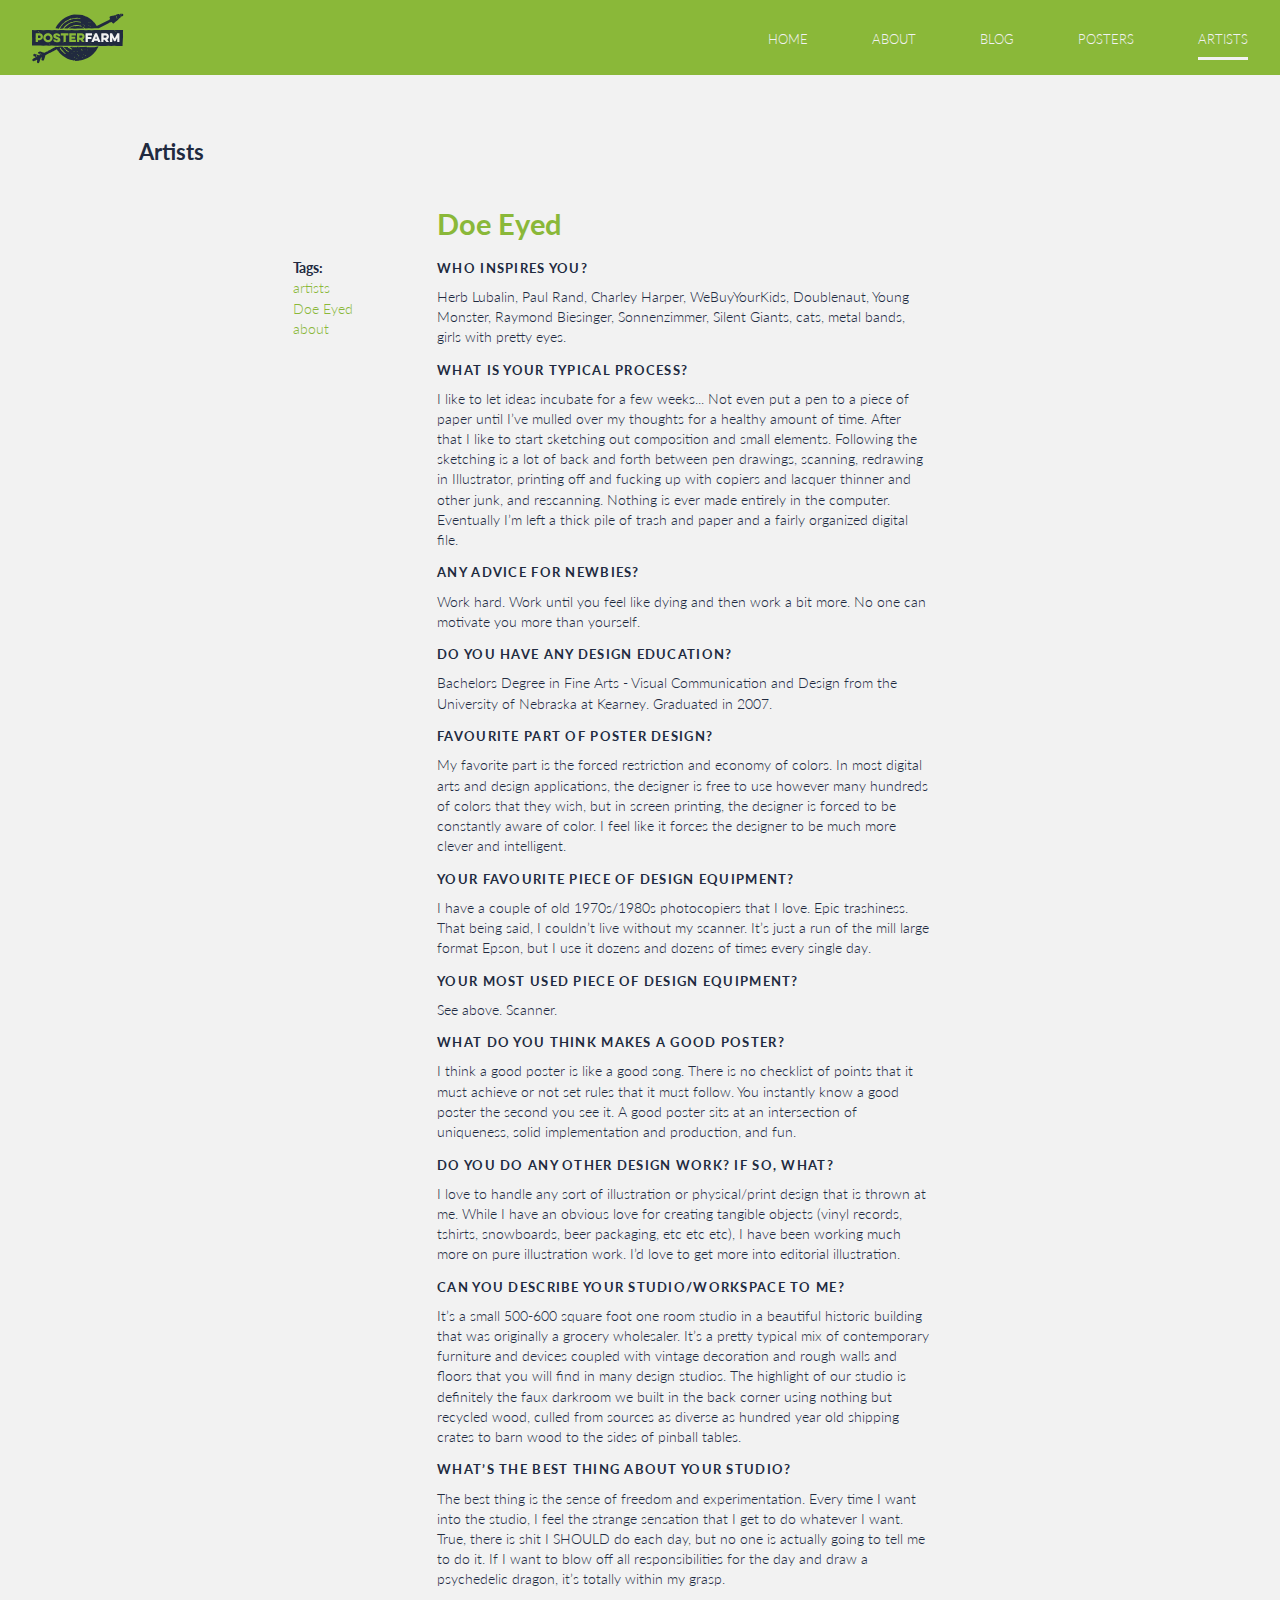
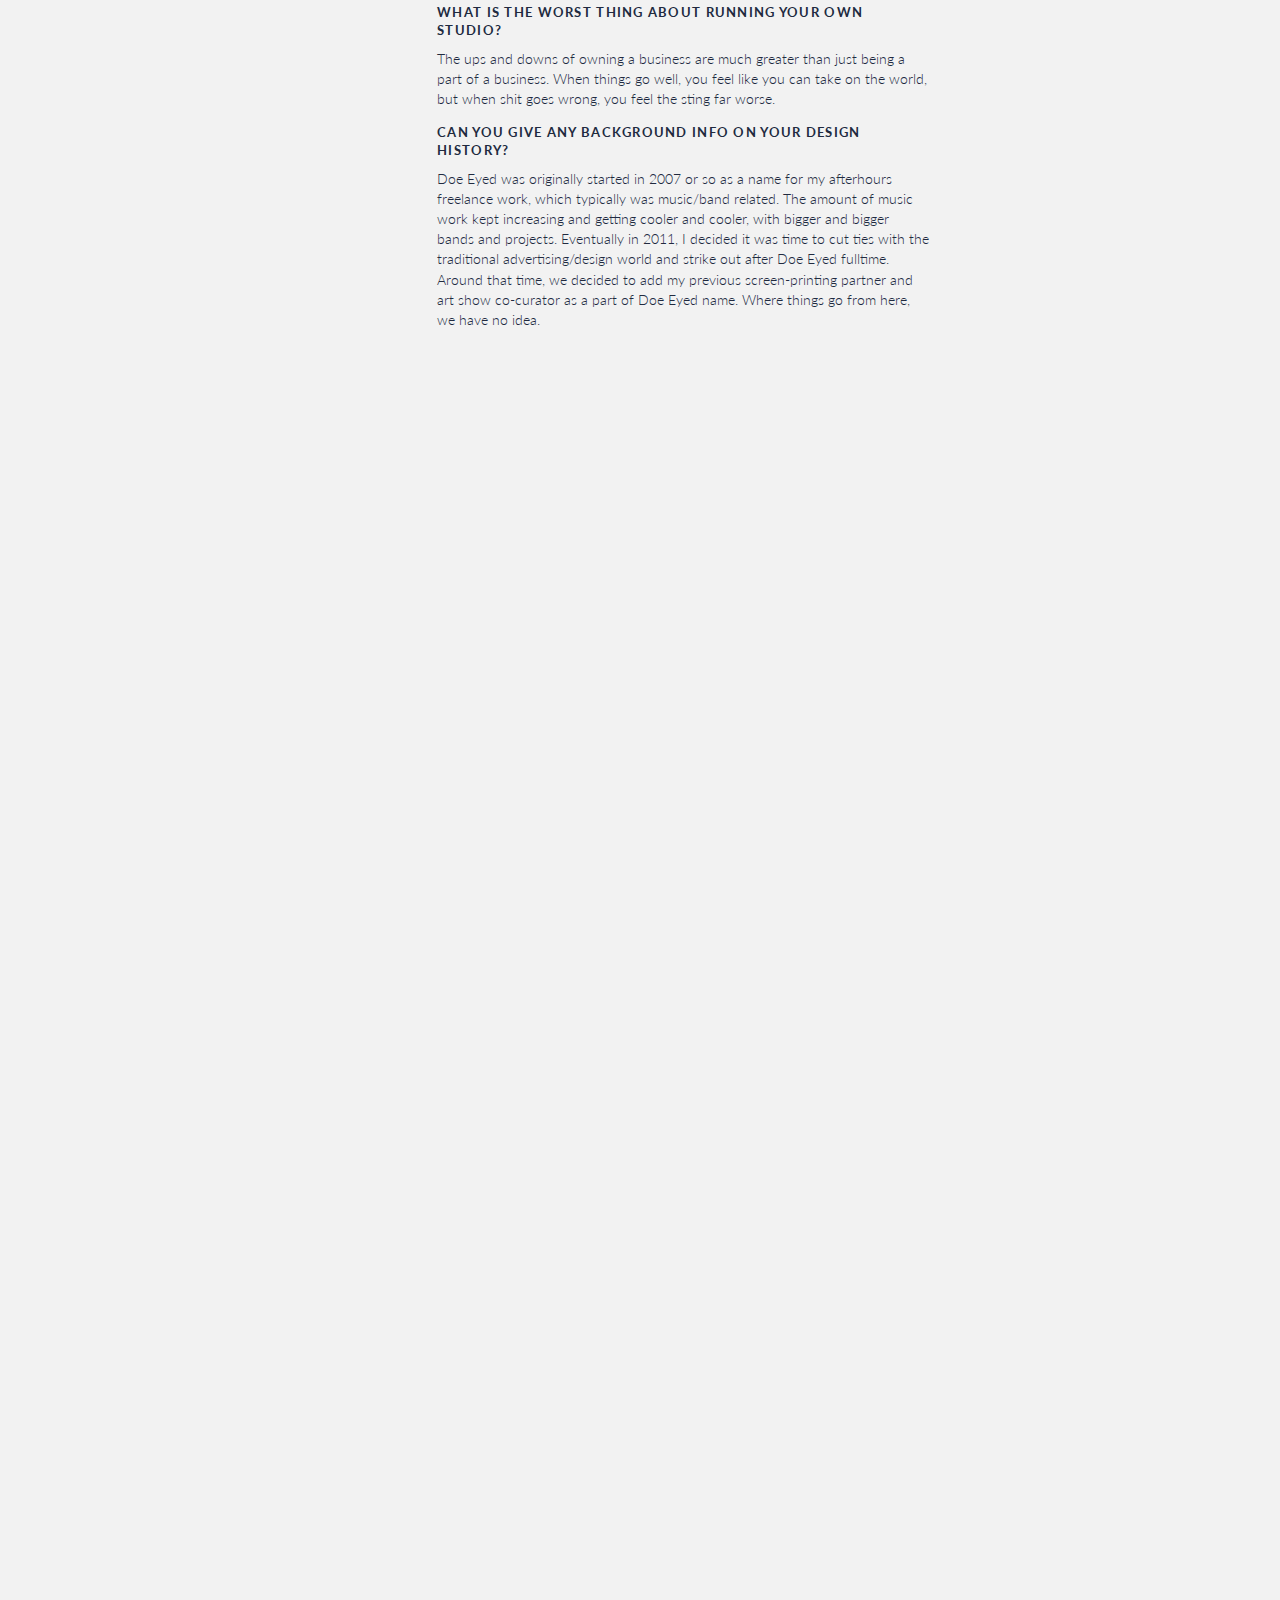
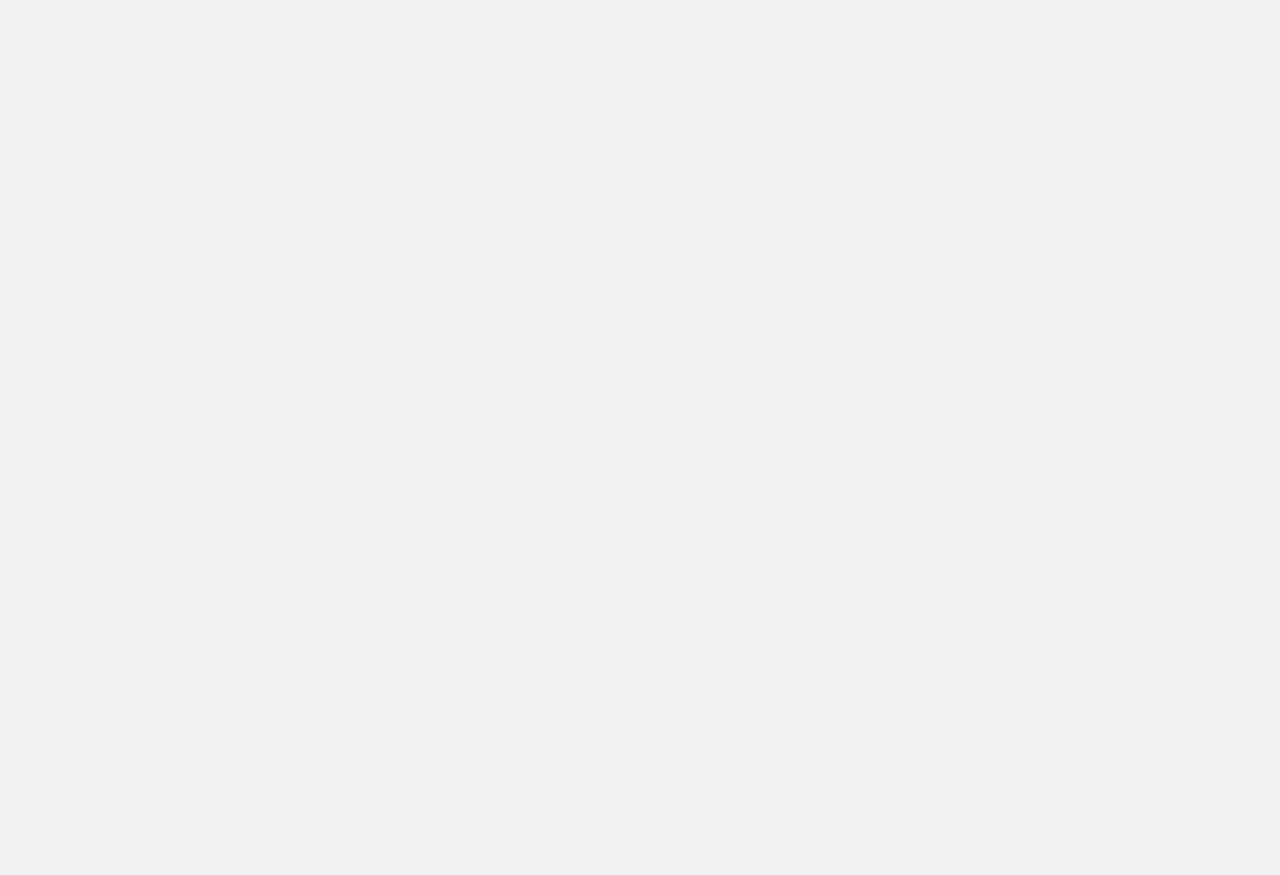
==== artists.html @ 676c359b "Initial Commit" ====
<!DOCTYPE html>
    <head>
        <meta charset="utf-8">
        <meta http-equiv="X-UA-Compatible" content="IE=edge">
        <title>Poster Farm | Artists</title>
        <meta name="description" content="">
        <meta name="viewport" content="width=device-width, initial-scale=1">

        <!-- Place favicon.ico and apple-touch-icon.png in the root directory -->

        <link rel="stylesheet" type="text/css" href="css/normalize.css">
        <link rel="stylesheet" type="text/css" href="css/main.css">
        <link rel="stylesheet" type="text/css" href="css/jPushMenu.css">
         <!-- Load Google Fonts "Lato"  -->
        <link href='http://fonts.googleapis.com/css?family=Lato:300,400,700,300italic' rel='stylesheet' type='text/css'>
        <script src="js/vendor/modernizr-2.6.2.min.js"></script>

        <!--FACEBOOK SHARING INFO-->    
        <meta property="og:title" content="Poster Farm" /> 
        <meta property="og:description" content="What a mystery! Click to find out if this site is blue!" />
        <meta property="og:image" content="http://static.tumblr.com/dgwh4n8/ACyn9i4hk/facebook_share.png" />  

    </head>
    <body>
        <!--[if lt IE 7]>
            <p class="browsehappy">You are using an <strong>outdated</strong> browser. Please <a href="http://browsehappy.com/">upgrade your browser</a> to improve your experience.</p>
        <![endif]-->
        <header>
            <nav>
                <a href="index.html"><div id="logo">Poster Farm</div></a>
                <button class="nav-menu toggle-menu menu-left push-body"><div id="lines"></div></button>
                <ul id="menu">
                    <li><a href="index.html">Home</a></li>
                    <li><a href="about.html">About</a></li>
                    <li><a href="blog.html">Blog</a></li>
                    <li><a href="posters.html">Posters</a></li>
                    <li><a href="artists.html" class="active">Artists</a></li>
                </ul>
            </nav>

            <nav class="cbp-spmenu cbp-spmenu-vertical cbp-spmenu-left">
                <h3>Menu</h3>
                <a href="index.html">Home</a>
                <a href="about.html">About</a>
                <a href="blog.html">Blog</a>
                <a href="posters.html">Posters</a>
                <a href="artists.html" class="activeMobile">Artists</a>
            </nav>
        </header>

    <body>
        <div class="container">
            <div class="pageTitle"><h1>Artists</h1></div>
            <div class="scrollToTopMobile"><p>Scroll to Top</p></div>
            <div class="scrollToTop"><img src="img/scrolltotop.svg"></div>
            <ul class="gridBlog effect" id="grid">
                <li>
                <div class="blogPost">
                    <h2>Doe Eyed</h2>
                    <h6>Who inspires you?</h6>
                        <p>Herb Lubalin, Paul Rand, Charley Harper, WeBuyYourKids, Doublenaut, Young
                        Monster, Raymond Biesinger, Sonnenzimmer, Silent Giants, cats, metal bands,
                        girls with pretty eyes.</p>
                    <h6>What is your typical process?</h6>
                        <p>I like to let ideas incubate for a few weeks... Not even put a pen to a piece of
                        paper until I’ve mulled over my thoughts for a healthy amount of time. After
                        that I like to start sketching out composition and small elements. Following
                        the sketching is a lot of back and forth between pen drawings, scanning, redrawing
                        in Illustrator, printing off and fucking up with copiers and lacquer
                        thinner and other junk, and rescanning. Nothing is ever made entirely in
                        the computer. Eventually I’m left a thick pile of trash and paper and a fairly
                        organized digital file.</p>
                    <h6>Any advice for newbies?</h6>
                        <p>Work hard. Work until you feel like dying and then work a bit more. No one
                        can motivate you more than yourself.</p>
                    <h6>Do you have any design education?</h6>
                        <p>Bachelors Degree in Fine Arts - Visual Communication and Design from the
                        University of Nebraska at Kearney. Graduated in 2007.</p>
                    <h6>Favourite part of poster design?</h6>
                        <p>My favorite part is the forced restriction and economy of colors. In most
                        digital arts and design applications, the designer is free to use however many
                        hundreds of colors that they wish, but in screen printing, the designer is
                        forced to be constantly aware of color. I feel like it forces the designer to be
                        much more clever and intelligent.</p>
                    <h6>Your favourite piece of design equipment?</h6>
                        <p>I have a couple of old 1970s/1980s photocopiers that I love. Epic trashiness.
                        That being said, I couldn’t live without my scanner. It’s just a run of the mill
                        large format Epson, but I use it dozens and dozens of times every single day.
                    <h6>Your most used piece of design equipment?</h6>
                        <p>See above. Scanner.</p>
                    <h6>What do you think makes a good poster?</h6>
                        <p>I think a good poster is like a good song. There is no checklist of points that
                        it must achieve or not set rules that it must follow. You instantly know a
                        good poster the second you see it. A good poster sits at an intersection of
                        uniqueness, solid implementation and production, and fun.</p>
                    <h6>Do you do any other design work? If so, what?</h6>
                        <p>I love to handle any sort of illustration or physical/print design that is thrown
                        at me. While I have an obvious love for creating tangible objects (vinyl records,
                        tshirts, snowboards, beer packaging, etc etc etc), I have been working much
                        more on pure illustration work. I’d love to get more into editorial illustration.</p>
                    <h6>Can you describe your studio/workspace to me?</h6>
                        <p>It’s a small 500-600 square foot one room studio in a beautiful historic
                        building that was originally a grocery wholesaler. It’s a pretty typical mix of
                        contemporary furniture and devices coupled with vintage decoration and
                        rough walls and floors that you will find in many design studios. The highlight
                        of our studio is definitely the faux darkroom we built in the back corner
                        using nothing but recycled wood, culled from sources as diverse as hundred
                        year old shipping crates to barn wood to the sides of pinball tables.</p>
                    <h6>What’s the best thing about your studio?</h6>
                        <p>The best thing is the sense of freedom and experimentation. Every time I
                        want into the studio, I feel the strange sensation that I get to do whatever I
                        want. True, there is shit I SHOULD do each day, but no one is actually going
                        to tell me to do it. If I want to blow off all responsibilities for the day and
                        draw a psychedelic dragon, it’s totally within my grasp.</p>
                    <h6>What is the worst thing about running your own studio?</h6>
                        <p>The ups and downs of owning a business are much greater than just being
                        a part of a business. When things go well, you feel like you can take on the
                        world, but when shit goes wrong, you feel the sting far worse.</p>
                    <h6>Can you give any background info on your design history?</h6>
                        <p>Doe Eyed was originally started in 2007 or so as a name for my afterhours
                        freelance work, which typically was music/band related. The amount of music
                        work kept increasing and getting cooler and cooler, with bigger and bigger
                        bands and projects. Eventually in 2011, I decided it was time to cut ties
                        with the traditional advertising/design world and strike out after Doe Eyed
                        fulltime. Around that time, we decided to add my previous screen-printing
                        partner and art show co-curator as a part of Doe Eyed name. Where things
                        go from here, we have no idea.</p>
                </div>
                <div class="blogTags">
                    <h4> Tags: </h4>
                    <a href="#">artists</a>
                    <a href="#">Doe Eyed</a>
                    <a href="#">about</a>
                </div>
                </li>

                <li>
                <div class="blogPost">
                    <h2>Kevin Tong</h2>
                   <h6>Who inspires you?</h6>
                        <p>I am inspired the most by my peers in the poster community. Whenever
                        someone puts out something amazing, we all take notice.</p>
                    <h6>What is your typical process?</h6>
                        <p>I don’t have a typical process. I prefer drawing most of the time, versus using the computer.</p>
                    <h6>Do you have any illustration education?</h6>
                        <p>I have a Bachelor’s of Fine Art in Illustration from California State University Long Beach.</p>
                    <h6>Your most used piece of illustration equipment?</h6>
                        <p>Everything ultimately ends up on the computer to prepare it for screen
                        printing. So I guess the computer, my Wacom tablet, and Adobe CS are the
                        most used illustration equipment around here.</p>
                    <h6>What do you think makes a good poster?</h6>
                        <p>If the poster clearly communicates an idea, then it’s a good poster in my
                        opinion. Then again, a good poster doesn’t always equal good illustration.
                    <h6>Do you do any other illustration work? If so, what?</h6>
                        <p>I’ve done all kinds of illustration work. That would include apparel, book,
                        editorial, toy, web, and probably some other stuff. For me, illustration is
                        illustration. The application could be for anything if the idea and execution
                        are good.</p>
                    <h6>Can you give any background info on your illustration history?</h6>
                        <p>Let’s see... I started working as an illustrator while I was a student at California State University. I had worked as a doll accessory designer (I know, I know,laugh it up. I was young and I needed the work!). During my final semester I started writing and illustrating a children’s book that got published. In 2005, I finished school.</p>
                        <p>After school, I did various freelance illustration work like t-shirt designs (i.e. I won a competition for Threadless.com) and editorials (X-Box Magazine,
                        LA Weekly). That was kind of rough, because I was spending as much, if not
                        more time, looking for work than I was working. This period of my life lasted
                        for about a year.</p>
                        <p>The most regular work I could find that suited me was toy and children’s
                        illustration. I began working as an in-house illustrator for various toy
                        companies. The work I did ranged from designing toys, concepts, packaging,
                        instruction sheets, etc. That kind of work was extremely educational. I learned
                        many computer skills from some of the best in their field. Those skills would
                        later help me with posters.</p>
                        <p>In 2007, while I was employed at a major toy company, I did my first poster
                        for a band. Poster after poster followed and the work was so fun, I left my job
                        and just did posters for bands. Those posters led to other illustration work
                        and high profile projects like movie posters and such.
                        That just about covers my six year fling with illustration.</p>
                </div>
                <div class="blogTags">
                    <h4> Tags: </h4>
                    <a href="#">artists</a>   
                    <a href="#">Kevin Tong</a>
                    <a href="#">illustration</a>
                </div>
                </li>

                <li>
                <div class="blogPost">
                    <h2>Concepción Studio</h2>
                   <h6>Who inspires you?</h6>
                        <p>My graphic design peers, good typography, 1950-1979, Bob Dylan, Johnny Cash, and Han Solo.</p>
                    <h6>What is your typical process?</h6>
                        <p>I try to immerse myself in music and lyrics before I begin any design gig. I come up with a concept through written word, then I begin the thumbnail process. I scour the library, antique stores, and the like for design elements, then it is on to Photoshop and Illustrator to flesh out my design concept.</p>
                    <h6>Any advice for newbies?</h6>
                        <p>Give yourself the best chance in this field by working for a large company before you freelance or start your own company. Whether it be as in inhouse designer or an intern – the people you meet and the reputation you establish for yourself will last a lifetime. Stay current! Subscribe to every design magazine.</p>
                    <h6>Do you have any design education?</h6>
                        <p>I graduated with a Bachelor of Science Degree in Art & Design with a concentration in Graphic Design at Cal Poly in San Luis Obispo, California.</p>
                    <h6>Favourite part of poster design?</h6>
                        <p>Designing for musicians. Artists working for artists is the perfect recipe for creative expression.</p>
                    <h6>Your favourite piece of design equipment?</h6>
                       <p>My Mac, Photoshop and Illustrator. I would be nothing without you, Apple and Adobe. This is probably why I live in Silicon Valley.</p>
                    <h6>What do you think makes a good poster?</h6>
                        <p>A good poster communicates a message instantly and evokes emotion. A good poster can also be as simple as anything that is aesthetically pleasing and looks beautiful hanging on a wall. GOOD TYPOGRAPHY.</p>
                    <h6>Do you do any other design work? If so, what?</h6>
                        <p>Album packaging, band apparel/merchandise, and art prints.</p>
                    <h6>Can you describe your studio/workspace to me?</h6>
                        <p>Our studio is very simple and clean - my desktop computer, a drafting table, a huge library of design books and old magazines, a photograph of myself and Conan O’Brien, and a Jason Munn Flatstock poster from 2004.</p>
                    </div>
                <div class="blogTags">
                    <h4> Tags: </h4>
                    <a href="#">artists</a>
                    <a href="#">Concepción Studio</a>
                    <a href="#">gigposter</a>
                </div>
                </li>
            </ul>
        </div>
        <script src="js/masonry.pkgd.min.js"></script>
        <script src="js/imagesloaded.js"></script>
        <script src="js/classie.js"></script>
        <script src="js/AnimOnScroll.js"></script>
        <script>
            new AnimOnScroll( document.getElementById( 'grid' ), {
                minDuration : 0.4,
                maxDuration : 0.7,
                viewportFactor : 0.2
            } );
        </script>
        <script src="http://ajax.googleapis.com/ajax/libs/jquery/1.11.1/jquery.min.js"></script>
        <!--load jPushMenu -->
        <script src="js/jPushMenu.js"></script>
        <script type="text/javascript">
        $(document).ready(function(){

            $('.scrollToTop').hide();
            $('.scrollToTopMobile').hide();
            $('.toggle-menu').jPushMenu();

            $(window).scroll(function(){
                if (($(this).scrollTop() > 350) && ($(window).width() > 879)) {
                    $('.scrollToTop').fadeIn();
                } else {
                    $('.scrollToTop').fadeOut();
                }
            });

            $(window).scroll(function(){
                if (($(this).scrollTop() > 350) && ($(window).width() < 880)) {
                    $('.scrollToTopMobile').fadeIn();
                } else {
                    $('.scrollToTopMobile').fadeOut();
                }
            });
    
            //Click event to scroll to top
            $('.scrollToTop').click(function(){
                $('html, body').animate({scrollTop : 0},800);
                return false;
            });

            $('.scrollToTopMobile').click(function(){
                $('html, body').animate({scrollTop : 0}, 800);
                return false;
            });
        });
        </script>
    </body>
</html>
---- css/main.css ----
/*! HTML5 Boilerplate v4.3.0 | MIT License | http://h5bp.com/ */

/*
 * What follows is the result of much research on cross-browser styling.
 * Credit left inline and big thanks to Nicolas Gallagher, Jonathan Neal,
 * Kroc Camen, and the H5BP dev community and team.
 */


/* ==========================================================================
   Base styles: opinionated defaults
   ========================================================================== */

html,
button,
input,
select,
textarea {
    color: #222;
}

html {
    font-size: 1em;
    line-height: 1.4;
}

/*
 * Remove text-shadow in selection highlight: h5bp.com/i
 * These selection rule sets have to be separate.
 * Customize the background color to match your design.
 */

::-moz-selection {
    background: #b3d4fc;
    text-shadow: none;
}

::selection {
    background: #b3d4fc;
    text-shadow: none;
}

/*
 * A better looking default horizontal rule
 */

hr {
    display: block;
    height: 1px;
    border: 0;
    border-top: 1px solid #ccc;
    margin: 1em 0;
    padding: 0;
}

/*
 * Remove the gap between images, videos, audio and canvas and the bottom of
 * their containers: h5bp.com/i/440
 */

audio,
canvas,
img,
video {
    vertical-align: middle;
}

/*
 * Remove default fieldset styles.
 */

fieldset {
    border: 0;
    margin: 0;
    padding: 0;
}

/*
 * Allow only vertical resizing of textareas.
 */

textarea {
    resize: vertical;
}

/* ==========================================================================
   Browse Happy prompt
   ========================================================================== */

.browsehappy {
    margin: 0.2em 0;
    background: #ccc;
    color: #000;
    padding: 0.2em 0;
}

/* ==========================================================================
   Author's custom styles
   ========================================================================== */

/* ==========================================================================
   Typography
   ========================================================================== */
body{
    font-family: "Lato", "Helvetica Neue", Helvetica, Arial, sans-serif;
    font-weight: 300;
    color: #212A3F;
    background-color: #F2F2F2;
}

h1 {
    font-size: 1.4em;
    font-weight: 700;
    margin: 0.5em 0;
}

h2 {
    font-size: 1.83em;
    font-weight: 700;
    margin: 0.4em 0 0 0;
}

h3 {
    font-size: 1.25em;
    font-weight: 700;
    margin: 0.8em 0;
    color: #8AB839;
    text-transform: uppercase;
    letter-spacing: 0.1em;
}

h4 {
    font-size: 1em;
    font-weight: 300;
    margin: 0;
}

h5 {
    font-size: 1em;
    font-weight: 700;
    margin: 0 0 -1em 0;
}

h6 {
    font-size: 0.8em;
    font-weight: 700;
    margin-top: 0.1em;
    color: #8AB839;
    text-transform: uppercase;
    letter-spacing: 0.1em;
}

p{
    font-size: 0.9em;
}

a{
    font-weight: 300;
    color: #8AB839;
    text-decoration: none;
}

a:hover{
    opacity: 0.6;
    transition: all 0.5s;
    -moz-transition: all 0.5s; /* Firefox 4 */
    -webkit-transition: all 0.5s; /* Safari and Chrome */
    -o-transition: all 0.5s; /* Opera */
}

/* ==========================================================================
   Navigation
   ========================================================================== */
nav{
    width: 100%;
    height: 50px;
    background-color: #8AB839;
    position: absolute;
    top: 0;
    left: 0;
}

#logo{
    width: 175px;
    height: 50px;
    display: inline-block;
    background:  url(../img/posterfarm_logo.svg);
    background-size: 175px 114px;
    background-position: 0 50px;
    float: right;
    text-indent: -9999px;
    margin-right: 15px;
}

.nav-menu{
    display: inline-block;
    background-color: #F2F2F2;
    border: none;
    border-radius: 4px;
    width: 30px;
    height: 30px;
    padding: 5px;
    padding-top: 0;
    margin: 10px 0 5px 15px;
    border-radius: 3px;
}


#lines { 
    border-bottom: 9px double #8AB839; 
    border-top: 3px solid #8AB839; 
    content:"";
    position: relative;
    top: 3px;
    height: 15px; 
    width:20px;
}

nav ul{
    display: none;
    padding: 0;
    list-style: none;
}

nav li{
    margin: 15px;
    text-transform: uppercase;    
}

nav li a{
    font-size: 0.8em;
    color: #F2F2F2;
}

.active{
    padding-bottom: 10px;
    border-bottom: 3px solid #F2F2F2;
}

.activeMobile{
    border-right: 10px solid #212A3F;
}

.scrollToTop{
    display: none;
}

.container{
    width: 98%;
    padding-top: 75px;
    margin: 0 2.5%;
}

/*Latest Photo*/
.latestPhotoPost{
    width: 95%;
    margin-left: 2.5%;
}

#latestPhoto{
    width: 100%;
}

 #clip1, #clip2{
    display: none;
}

.latestPhotoCaption{
    width: 95%;
    margin: 20px 2.5%;
}

#photo:hover{
    opacity: 1;
}

/*Latest Text Posts*/
.latestTextPosts{
    width: 95%;
    height: 225px;
    margin: 20px 2.5%;
    float: left;
}

.textPost{
    float: left;
    width: 100%;
    height: 30px;
    margin: 10px 0 0 0;
    overflow: hidden;
}

.textPost h5{
    color: #212A3F;
}

.textPost h5:hover{
    opacity: 0.6;
}

.textPreview{
    display: none;
}

.readMore{
    display: none;
}

/*Featured Artist*/
.featuredArtist{
    float: left;
    width: 95%;
    margin: -80px 2.5% 5px 2.5%;
    height: 350px;
}

#artistPicture{
    float: left;
    width: 100%;
    margin: 10px 0;
    border-radius: 4px;
}

#artistDescription{
    float: left;
    overflow: hidden;
    width: 100%;
    height: 200px;
}

/******************POSTER GRID******************/
*, *:after, *:before { -webkit-box-sizing: border-box; -moz-box-sizing: border-box; box-sizing: border-box; }

.grid {
    max-width: 70em;
    list-style: none;
    margin: 30px auto;
    padding: 0;
}

.grid li {
    display: block;
    float: left;
    padding: 10px;
    width: 33%;
    opacity: 0;
}

.grid li.shown,
.no-js .grid li,
.no-cssanimations .grid li {
    opacity: 1;
}

.grid li a,
.grid li img {
    outline: none;
    border: none;
    display: block;
    max-width: 100%;
}

.grid li {
    width: 100%;
}

/* Effect: Move Up */
.grid.effect li.animate, .gridBlog.effect li.animate {
    -webkit-transform: translateY(200px);
    transform: translateY(200px);
    -webkit-animation: moveUp 0.65s ease forwards;
    animation: moveUp 0.65s ease forwards;
}



@-webkit-keyframes moveUp {
    0% { }
    100% { -webkit-transform: translateY(0); opacity: 1; }
}

@keyframes moveUp {
    0% { }
    100% { -webkit-transform: translateY(0); transform: translateY(0); opacity: 1; }
}

/******************BLOG GRID******************/
.gridBlog {
    max-width: 70em;
    list-style: none;
    margin: 30px auto;
    padding: 0;
}

.gridBlog li {
    display: block;
    float: left;
    padding: 10px;
    width: 33%;
    opacity: 0;
}

.gridBlog li.shown,
.no-js .gridBlog li,
.no-cssanimations .gridBlog li {
    opacity: 1;
}

.gridBlog li a,
.gridBlog li img {
    outline: none;
    border: none;
    display: block;
    max-width: 100%;
}

.gridBlog li {
    width: 98%;
    margin: 0 1%;
}


.scrollToTop{
    display: none;
}

.scrollToTopMobile{
    display: block;
    width: 100%;
    height: 50px;
    color: #F2F2F2;
    background-color: rgba(33,42,63,0.8);
    z-index: 5;
    position: fixed;
    top: 0;
    left: 0;
    text-align: center;
}

.blogTags a{
        float: left;
        margin-right: 10px;
    }

.blogPost h2{
    color: #8AB839;
}

.blogPostWrapper{
    width: 90%;
    margin: 0 5%;
    max-width: 70em;
}

/********POSTER PAGES***********/
.specs{
    width: 95%;
    height: 225px;
    margin: 20px 2.5%;
    float: left;
}

.specClass{
    margin-top: 15px;
    width: 95%;
}

.prevPoster, .nextPoster{
    width: 30px;
    height: 50px;
    color: #F2F2F2;
    font-size: 2em;
    text-align: center;
    background-color: #212A3F;
    position: absolute;
}

.prevPoster p, .nextPoster p{
    position: relative;
    top: -25px;
    font-weight: 700;
}

.prevPoster{
    top: 350px;
    left: 0;
}

.nextPoster{
    top: 350px;
    right: 0;
}

/* ================== Footer =================== */
    .bg{
    display: none;
    }

    .bg-gradient{
        display: none;
    }


/*About Page*/
.aboutWrapper{
    width: 98%;
    max-width: 500px;
    margin: 0 auto;
}

.aboutWrapper p{
    margin-bottom: 10px;
}

/*Contact Page*/
.contactWrapper{
    width: 98%;
    max-width: 500px;
    margin: 20px auto 0 auto;
}

form{
    width: 100%;
    margin: 0 auto;
    font-size: 0.8em;
    color: #212A3F;
}

.data-field{
    width: 100%;
    height: 35px;
    margin: 5px -5px;
    padding: 5px;
    background-color: #FFF;
    border-radius: 3px;
    border: none;
}

.data-field-large{
    width: 100%;
    height: 300px;
    margin: 5px -5px;
    padding: 10px 5px;
    background-color: #FFF;
    border-radius: 3px;
    border: none;
}

input:focus, textarea:focus {
  background   : rgba(0,0,0,.05);
  border-radius: 5px;
  outline      : none;
}

.button{
    width: 30%;
    height: 25px;
    float: right;
    padding: 5px;
    margin: 10px 1%;
    background-color: #8AB839;
    border-radius: 3px;
    text-align: center;
    border: none;
    color: white;
}

/**************Page Titles***************/
.pageTitle{
    margin: 0 auto;
    text-align: left;
    width: 92%;
    height: 1em;
    max-width: 65em;
}

/**************ABOUT CONTACT FORM************/
.thankYou{
    position: absolute;
    left: 0;
    right: 0;
    margin: 0 auto;
    width: 400px;
    height: 200px;
    top: 50%;
    background-color: #FFF;
    border-radius: 4px;
    border: solid 3px #F2F2F2;
    -webkit-box-shadow: -5px 5px 29px 5px rgba(0,0,0,0.1);
    -moz-box-shadow: -5px 5px 29px 5px rgba(0,0,0,0.1);
    box-shadow: -5px 5px 29px 5px rgba(0,0,0,0.1);
}

.thankYou h4{
    background-color: #8AB839;
    border-radius: 4px 4px 0 0;
    color: #FFF;
    font-weight: 700;
    width: 100%;
    font-size: 1.5em;
    padding: 5px;
    text-align: center;
}

.thankYou p{
    padding: 10px;
}

/* ==========================================================================
   Helper classes
   ========================================================================== */

/*
 * Image replacement
 */

.ir {
    background-color: transparent;
    border: 0;
    overflow: hidden;
    /* IE 6/7 fallback */
    *text-indent: -9999px;
}

.ir:before {
    content: "";
    display: block;
    width: 0;
    height: 150%;
}

/*
 * Hide from both screenreaders and browsers: h5bp.com/u
 */

.hidden {
    display: none !important;
    visibility: hidden;
}

/*
 * Hide only visually, but have it available for screenreaders: h5bp.com/v
 */

.visuallyhidden {
    border: 0;
    clip: rect(0 0 0 0);
    height: 1px;
    margin: -1px;
    overflow: hidden;
    padding: 0;
    position: absolute;
    width: 1px;
}

/*
 * Extends the .visuallyhidden class to allow the element to be focusable
 * when navigated to via the keyboard: h5bp.com/p
 */

.visuallyhidden.focusable:active,
.visuallyhidden.focusable:focus {
    clip: auto;
    height: auto;
    margin: 0;
    overflow: visible;
    position: static;
    width: auto;
}

/*
 * Hide visually and from screenreaders, but maintain layout
 */

.invisible {
    visibility: hidden;
}

/*
 * Clearfix: contain floats
 *
 * For modern browsers
 * 1. The space content is one way to avoid an Opera bug when the
 *    `contenteditable` attribute is included anywhere else in the document.
 *    Otherwise it causes space to appear at the top and bottom of elements
 *    that receive the `clearfix` class.
 * 2. The use of `table` rather than `block` is only necessary if using
 *    `:before` to contain the top-margins of child elements.
 */

.clearfix:before,
.clearfix:after {
    content: " "; /* 1 */
    display: table; /* 2 */
}

.clearfix:after {
    clear: both;
}

/*
 * For IE 6/7 only
 * Include this rule to trigger hasLayout and contain floats.
 */

.clearfix {
    *zoom: 1;
}

/* ==========================================================================
   EXAMPLE Media Queries for Responsive Design.
   These examples override the primary ('mobile first') styles.
   Modify as content requires.
   ========================================================================== */

@media only screen and (min-width: 35.5em) {
    /*Latest Photo*/
    .latestPhotoPost{
        width: 50%;
        min-width: 355px;
        float: left;
    }

    #latestPhoto{
        width: 100%;
        max-width: 370px;
    }

    .container{
        padding-top: 75px;
    }

    .latestPhotoCaption{
        float: left;
        width: 30%;
        margin: 0 0 0 2%;
    }

    .latestTextPosts{
        width: 30%;
        margin: 30px 0 0 2%;
    }

    .textPost{
        height: 50px;
    }

    /*Featured Artist*/
    .featuredArtist{
        margin: 0px 2.5%;
        height: 300px;
    }

    #artistDescription{
        width: 50%;
        height: 130px;
    }

    #artistPicture{
        width: auto;
        min-height: 50px;
        height: 80%;
        max-height: 250px;
        margin: 10px 15px 10px 0;
    }

    .grid li {
        width: 50%;
    }

    /*Blog Posts*/

    .gridBlog li {
        width: 90%;
        max-width: 70em;
        margin: 0 5%;
    }

    .blogPost{
        width: 80%;
        max-width: 450px;
        float: right;
    }

    .blogTags{
        width: 20%;
        margin-top: 51px;
        padding: 15px 20px;
        font-size: 0.9em;
        text-align: left;
        font-weight: 300;
        float: right;
    }


    .blogTags h4{
        font-weight: 700;
    }

    .blogTags a{
        display: block;
        float: none;
        margin-right: 0px;
    }

    .scrollToTopMobile{
        display: none;
    }


    /********POSTER PAGES***********/
    .specs{
        width: 29%;
        height: 225px;
        margin: 20px 2%;
    }

    .prevPoster{
        top: 300px;
        left: 0;
    }

    .nextPoster{
        top: 300px;
        right: 0;
    }

    /********ABOUT CONTACT FORM********/



}  /* END @media only screen and (min-width: 35em)*/

@media only screen and (min-width: 55em) {
    nav{
        height: 75px;
    }

    .nav-menu{
    display: none;
    }

    #logo{
    height: 64px;
    margin: 5px 0 0 -30px;
    background-position: 20px 0;
    float: left;
    }

    nav ul{
        display: block;
        float: right;
        margin-top: 0;
    }

    nav li{
        float: left;
        margin: 0 2em;
        line-height: 75px;
    }

    .cbp-spmenu{
        display: none;
    }

    .bg-gradient{
        display: block;
        width: 100%;
        height: 150px;
        position: absolute;
        top: 600px;
        left: 0;
        z-index:-4;
        pointer-events:none;
        background-image: -o-linear-gradient(bottom, rgba(242, 242, 242, 1) 0%, rgba(242, 242, 242, 0) 100%);
        background-image: -moz-linear-gradient(bottom, rgba(242, 242, 242, 1) 0%, rgba(242, 242, 242, 0) 100%);
        background-image: -webkit-linear-gradient(bottom, rgba(242, 242, 242, 1) 0%, rgba(242, 242, 242, 0) 100%);
        background-image: -ms-linear-gradient(bottom, rgba(242, 242, 242, 1) 0%, rgba(242, 242, 242, 0) 100%);
        background-image:  linear-gradient(to bottom, rgba(242, 242, 242, 1) 0%, rgba(242, 242, 242, 0) 100%);
    }

    .bg{
        display: block;
        width:100%;
        height: 175px;
        position: absolute;
        top: 600px;
        left: 0;
        z-index: -5;
        overflow-x: scroll;
        overflow-y: hidden;
        white-space: nowrap;
    }

    .bgTile{
        display: inline-block;
        height: 100%;
        width: 120px;
        opacity: 0.5;
        margin: 0 1px;
    }

    .bgTile img{
        width: 100%;
        position: relative;
        bottom: -5px;
    }

    .bgTile:hover{
        cursor: pointer;
        -ms-transform: translateY(-15px); /* IE 9 */
        -webkit-transform: translateY(-15px); /* Chrome, Safari, Opera */
        transform: translateY(-15px);
        opacity: 0.9;
        transition: all 0.5s;
        -moz-transition: all 0.5s; /* Firefox 4 */
        -webkit-transition: all 0.5s; /* Safari and Chrome */
        -o-transition: all 0.5s; /* Opera */

    }

    .container{
        padding-top: 100px;
    }

    /*Latest Photo Post*/


    .latestPhotoPost{
        width: 32.85%;
        margin-left: 2%;
        float: left;
    }

    #latestPhoto{
        width: 100%;
        min-width: 350px;
        max-width: none;
        -webkit-box-shadow: -17px 21px 29px 5px rgba(0,0,0,0.1);
        -moz-box-shadow: -17px 21px 29px 5px rgba(0,0,0,0.1);
        box-shadow: -17px 21px 29px 5px rgba(0,0,0,0.1);
    }

    .latestPhotoCaption{
        width: 53%;
        margin: 0 0 0 1.5%;
    }

    /*Latest Text Posts*/
    .latestTextPosts{
        width: 53%;
        height: 230px;
        margin: 20px 0 0 1.5%;
    }

    .textPreview{
        display: block;
    }

    .textPost{
        width: 31%;
        height: 200px;
        margin: 10px 1% 0 1%;
    }

    /*Featured Artist*/
    .featuredArtist{
        width: 51%;
        height: 120px;
        margin: 5px 20px;
    }

    #artistDescription{
        display: none;
    }

    .grid li {
        width: 33%;
    }

    /*Blog Posts*/

    .gridBlog li {
        width: 75%;
        margin: 0 auto;
    }

    .blogPost{
        width: 60%;
        max-width: 900px;
    }   

    .blogPost h2{ 
        margin-bottom: 0.5em;
    }

    .blogPost h6{
        color: #212A3F;
        margin-bottom: -0.4em;
    }

    .scrollToTop{
        display: block;
        position: fixed;
        left: 1%;
        top: 1%;
        width: 50px;
        height: 50px;
        z-index: 5;
    }

    /********POSTER PAGES***********/
    .specs{
        width: 50%;
        height: 225px;
        margin: 20px 1.5%;
    }
}

@media only screen and (min-width: 65em){
    .container{
        padding-top: 125px;
    }

    .latestPhotoPost{
        margin-left: 10%;
        max-width: 450px;
    }

    #clip1{
    display: block;
    width: ;
    z-index: 5;
    position: absolute;
    width: 4.2%;
    min-width: 46px;
    max-width: 49px;
    top: -30px;
    left: 15%;
    }

    #clip2{
    display: block;
    z-index: 5;
    position: absolute;
    width: 4.2%;
    min-width: 46px;
    max-width: 49px;
    top: -30px;
    left: 38%;
    }


    .readMore{
        display: block;
        color: #F2F2F2;
        padding: 5px 5px 5px 10px;
        width: 90%;
        background-color: #434F5B;
        font-size: 0.8em;
        border-radius: 4px;
    }

    .readMore:hover{
        opacity: 1;
        background-color: #212A3F;
        transition: all 0.5s;
        -moz-transition: all 0.5s; /* Firefox 4 */
        -webkit-transition: all 0.5s; /* Safari and Chrome */
        -o-transition: all 0.5s; /* Opera */
    }

    /*Featured Artist*/
    .featuredArtist{
        height: 125px;
        transition: all 0.5s;
        -moz-transition: all 0.5s; /* Firefox 4 */
        -webkit-transition: all 0.5s; /* Safari and Chrome */
        -o-transition: all 0.5s; /* Opera */
    }
    
    #artistPicture{
        max-height: 210px;
    }

    /*Footer*/
    .bg-gradient{
        height: 185px;
        top: 665px;
    }

    .bg{
        height: 185px;
        top: 665px;
    }

    .bgTile img{
        bottom: -10px;
    }

    /*Poster Navigation*/
    .prevPoster{
        top: 400px;
        left: 0;
    }

    .nextPoster{
        top: 400px;
        right: 0;
    }


}

@media only screen and (min-width: 78em){
    .featuredArtist{
        height: 250px;
    }

    .bg-gradient{
        top: 760px;
    }

    .bg{
       top: 760px;
    }

    #artistDescription{
        display: block;
        width: 60%;
        height: 100px;
        margin-right: -15px;

    }
}

@media only screen and (min-width: 93em){
    #clip1{
    display: none;
    }

    #clip2{
    display: none;
    }


@media print,
       (-o-min-device-pixel-ratio: 5/4),
       (-webkit-min-device-pixel-ratio: 1.25),
       (min-resolution: 120dpi) {
    /* Style adjustments for high resolution devices */
}

/* ==========================================================================
   Print styles.
   Inlined to avoid required HTTP connection: h5bp.com/r
   ========================================================================== */

@media print {
    * {
        background: transparent !important;
        color: #000 !important; /* Black prints faster: h5bp.com/s */
        box-shadow: none !important;
        text-shadow: none !important;
    }

    a,
    a:visited {
        text-decoration: underline;
    }

    a[href]:after {
        content: " (" attr(href) ")";
    }

    abbr[title]:after {
        content: " (" attr(title) ")";
    }

    /*
     * Don't show links for images, or javascript/internal links
     */

    .ir a:after,
    a[href^="javascript:"]:after,
    a[href^="#"]:after {
        content: "";
    }

    pre,
    blockquote {
        border: 1px solid #999;
        page-break-inside: avoid;
    }

    thead {
        display: table-header-group; /* h5bp.com/t */
    }

    tr,
    img {
        page-break-inside: avoid;
    }

    img {
        max-width: 100% !important;
    }

    @page {
        margin: 0.5cm;
    }

    p,
    h2,
    h3 {
        orphans: 3;
        widows: 3;
    }

    h2,
    h3 {
        page-break-after: avoid;
    }
}
---- css/jPushMenu.css ----
/* General styles for all menus */
.cbp-spmenu {
	background: #434F5B;
	position: fixed;
}

.cbp-spmenu h3 {
	color: #f2f2f2;
	font-size: 1.5em;
	padding: 8.5px 8.5px 8.5px 15px;
	margin: 0;
	font-weight: 300;
	background: #212A3F;
}

.cbp-spmenu a {
	display: block;
	color: #f2f2f2;
	font-size: 1em;
	font-weight: 300;
}

.cbp-spmenu a:hover {
	background: #212A3F;
}

.cbp-spmenu a:active {
	background: #afdefa;
	color: #47a3da;
}

/* Orientation-dependent styles for the content of the menu */

.cbp-spmenu-vertical {
	width: 250px;
	height: 100%;
	top: 0;
	z-index: 1000;
	overflow-y: scroll;
}

.cbp-spmenu-vertical a {
	border-bottom: 1px solid #212A3F;
	padding: 1em 1em 1em 30px;
}

/* Vertical menu that slides from the left or right */

.cbp-spmenu-left {
	left: -250px;
}

.cbp-spmenu-right {
	right: -250px;
}

.cbp-spmenu-left.cbp-spmenu-open {
	left: 0px;
}

.cbp-spmenu-right.cbp-spmenu-open {
	right: 0px;
}


/* Push classes applied to the body */

.cbp-spmenu-push {
	overflow-x: hidden;
	position: relative;
	left: 0;
}

.cbp-spmenu-push-toright {
	left: 250px;
}

.cbp-spmenu-push-toleft {
	left: -250px;
}

/* Transitions */

.cbp-spmenu,
.cbp-spmenu-push {
	-webkit-transition: all 0.3s ease;
	-moz-transition: all 0.3s ease;
	transition: all 0.3s ease;
}
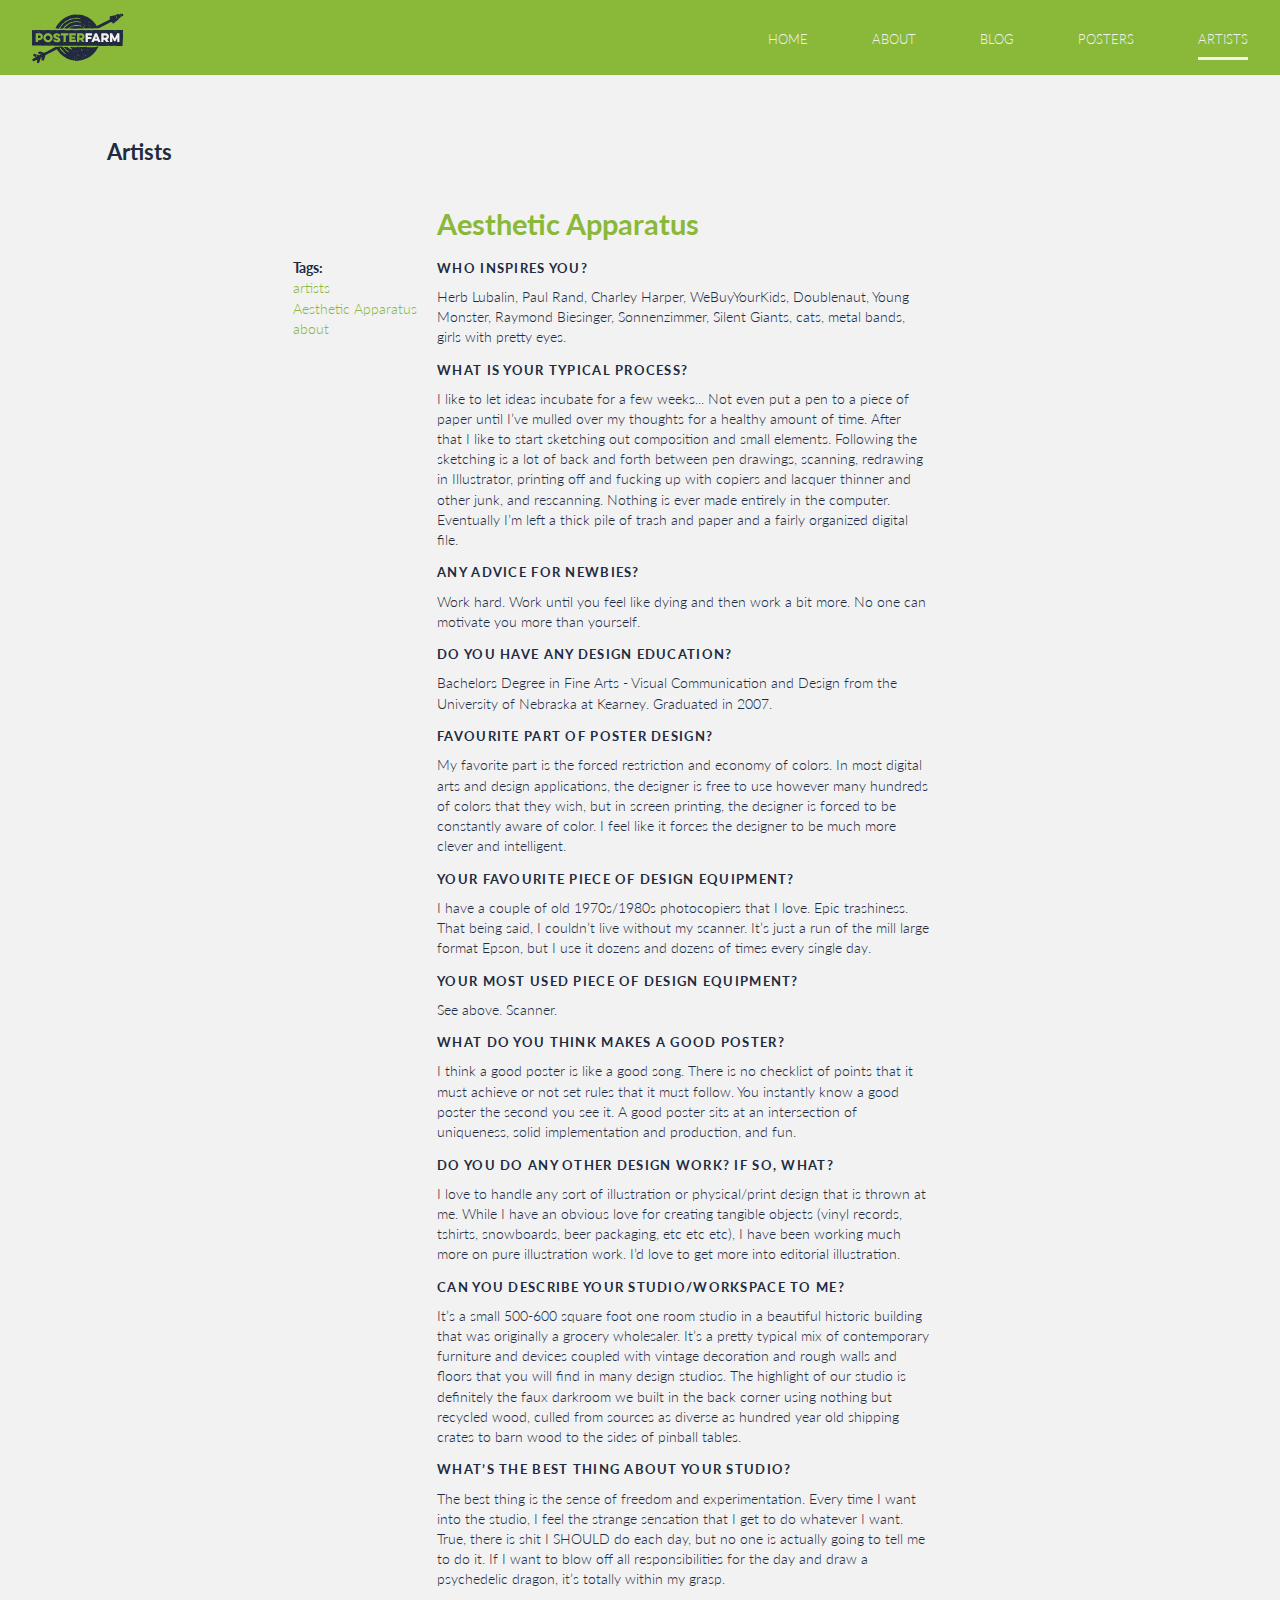
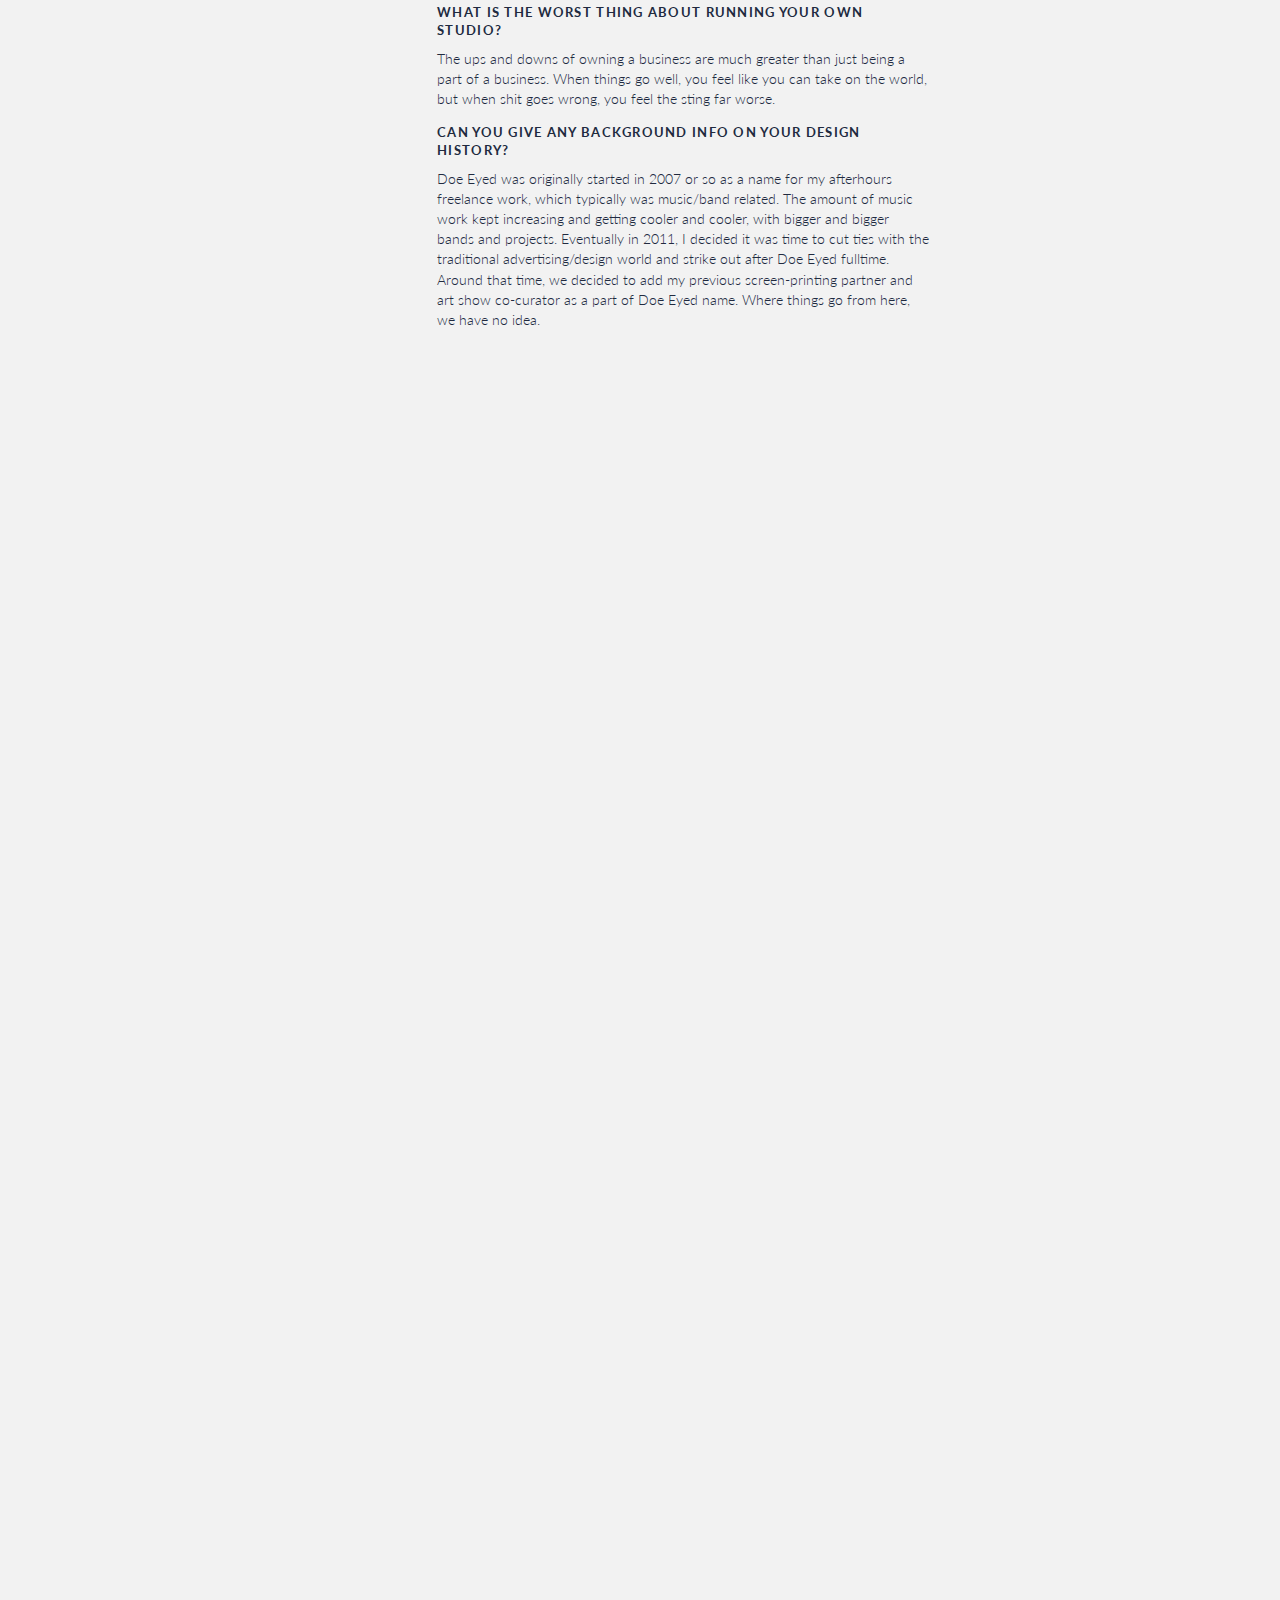
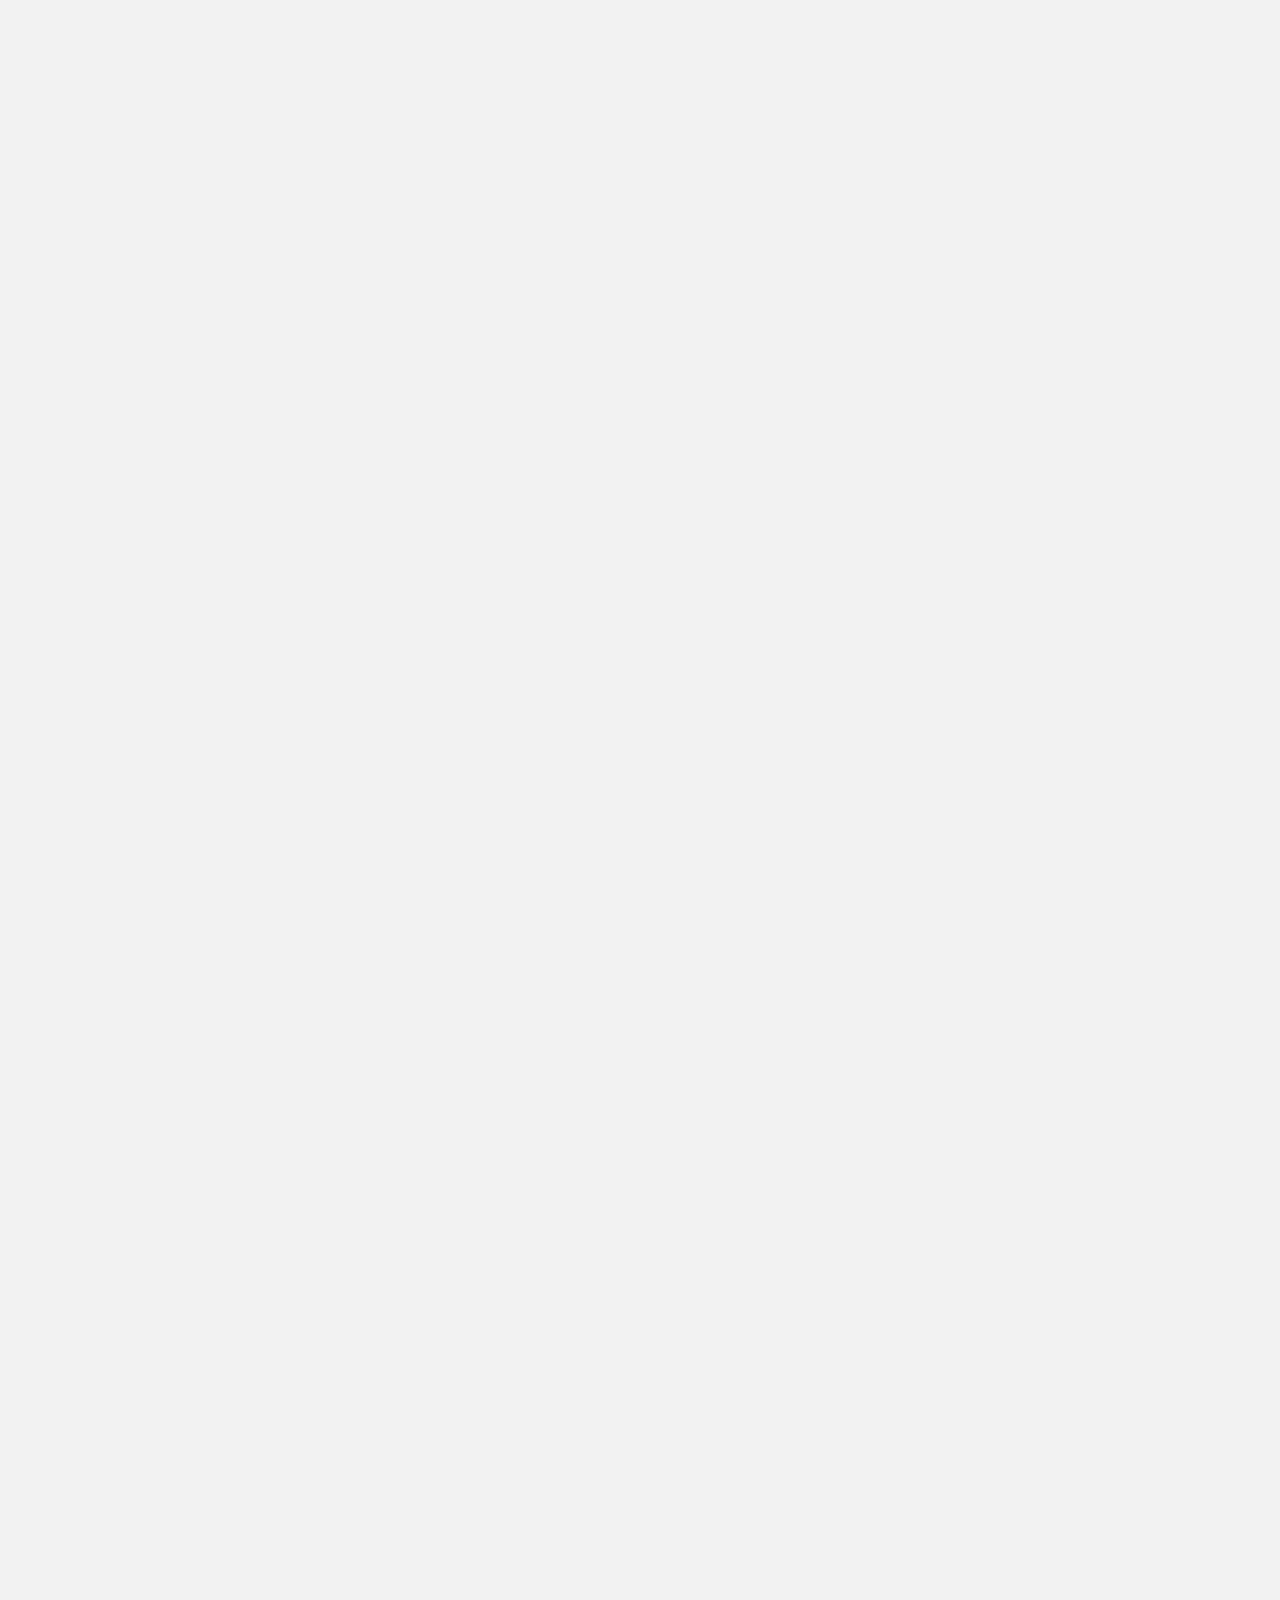
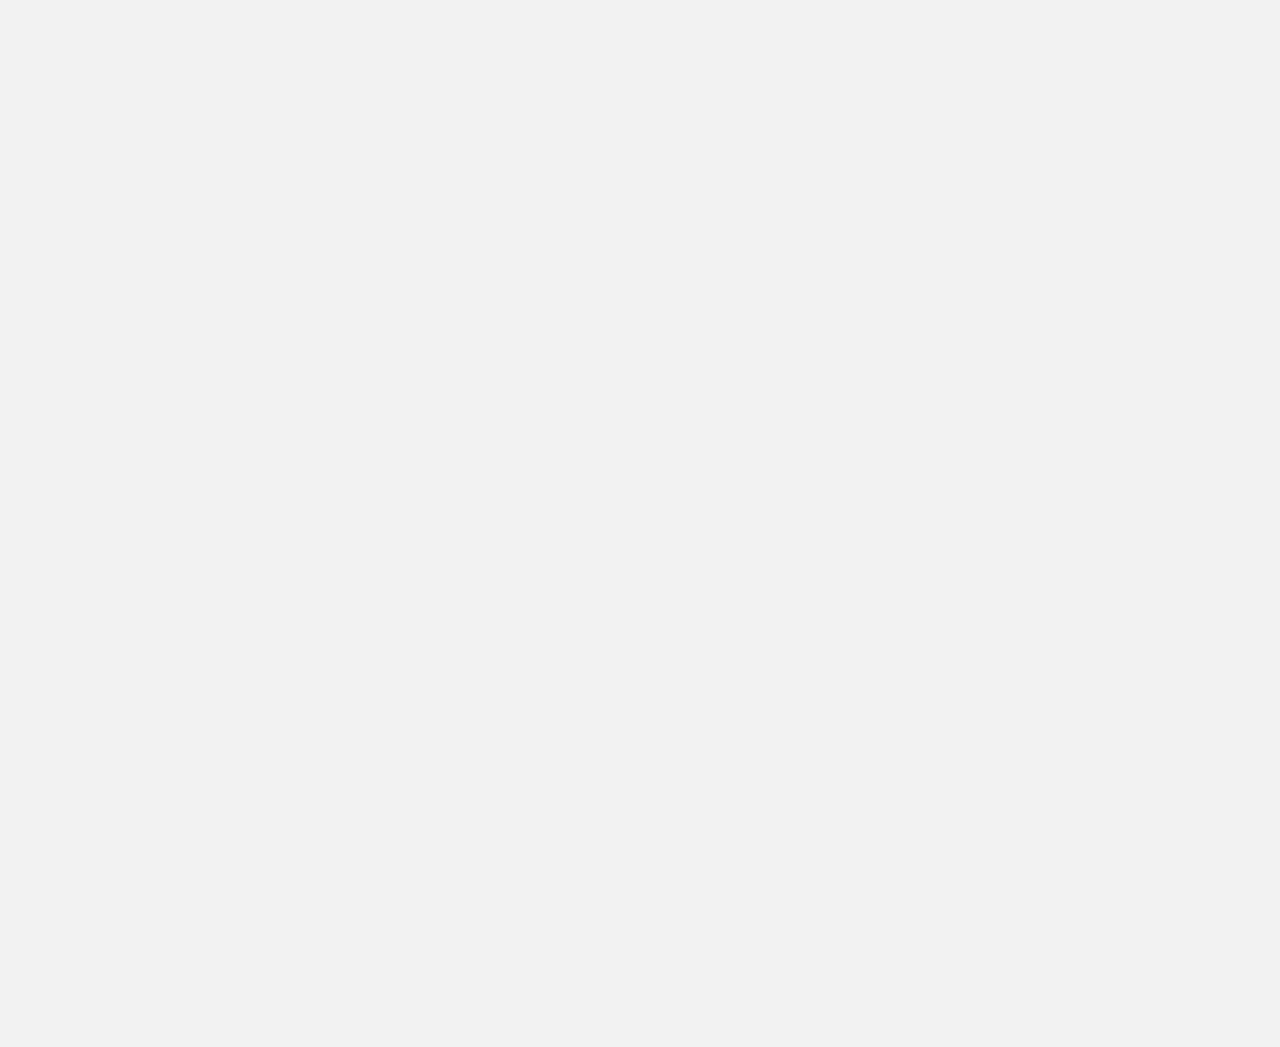
==== commit 1e8393b9: "Margin Fix on Artists" ====
--- a/artists.html
+++ b/artists.html
@@ -54,6 +54,163 @@
             <div class="scrollToTopMobile"><p>Scroll to Top</p></div>
             <div class="scrollToTop"><img src="img/scrolltotop.svg"></div>
             <ul class="gridBlog effect" id="grid">
+                <li>
+                <div class="blogPost" id="aesthetic">
+                    <h2>Aesthetic Apparatus</h2>
+                    <h6>Who inspires you?</h6>
+                        <p>Herb Lubalin, Paul Rand, Charley Harper, WeBuyYourKids, Doublenaut, Young
+                        Monster, Raymond Biesinger, Sonnenzimmer, Silent Giants, cats, metal bands, girls with pretty eyes.</p>
+                    <h6>What is your typical process?</h6>
+                        <p>I like to let ideas incubate for a few weeks... Not even put a pen to a piece of
+                        paper until I’ve mulled over my thoughts for a healthy amount of time. After
+                        that I like to start sketching out composition and small elements. Following
+                        the sketching is a lot of back and forth between pen drawings, scanning, redrawing
+                        in Illustrator, printing off and fucking up with copiers and lacquer
+                        thinner and other junk, and rescanning. Nothing is ever made entirely in
+                        the computer. Eventually I’m left a thick pile of trash and paper and a fairly
+                        organized digital file.</p>
+                    <h6>Any advice for newbies?</h6>
+                        <p>Work hard. Work until you feel like dying and then work a bit more. No one
+                        can motivate you more than yourself.</p>
+                    <h6>Do you have any design education?</h6>
+                        <p>Bachelors Degree in Fine Arts - Visual Communication and Design from the
+                        University of Nebraska at Kearney. Graduated in 2007.</p>
+                    <h6>Favourite part of poster design?</h6>
+                        <p>My favorite part is the forced restriction and economy of colors. In most
+                        digital arts and design applications, the designer is free to use however many
+                        hundreds of colors that they wish, but in screen printing, the designer is
+                        forced to be constantly aware of color. I feel like it forces the designer to be
+                        much more clever and intelligent.</p>
+                    <h6>Your favourite piece of design equipment?</h6>
+                        <p>I have a couple of old 1970s/1980s photocopiers that I love. Epic trashiness.
+                        That being said, I couldn’t live without my scanner. It’s just a run of the mill
+                        large format Epson, but I use it dozens and dozens of times every single day.
+                    <h6>Your most used piece of design equipment?</h6>
+                        <p>See above. Scanner.</p>
+                    <h6>What do you think makes a good poster?</h6>
+                        <p>I think a good poster is like a good song. There is no checklist of points that
+                        it must achieve or not set rules that it must follow. You instantly know a
+                        good poster the second you see it. A good poster sits at an intersection of
+                        uniqueness, solid implementation and production, and fun.</p>
+                    <h6>Do you do any other design work? If so, what?</h6>
+                        <p>I love to handle any sort of illustration or physical/print design that is thrown
+                        at me. While I have an obvious love for creating tangible objects (vinyl records,
+                        tshirts, snowboards, beer packaging, etc etc etc), I have been working much
+                        more on pure illustration work. I’d love to get more into editorial illustration.</p>
+                    <h6>Can you describe your studio/workspace to me?</h6>
+                        <p>It’s a small 500-600 square foot one room studio in a beautiful historic
+                        building that was originally a grocery wholesaler. It’s a pretty typical mix of
+                        contemporary furniture and devices coupled with vintage decoration and
+                        rough walls and floors that you will find in many design studios. The highlight
+                        of our studio is definitely the faux darkroom we built in the back corner
+                        using nothing but recycled wood, culled from sources as diverse as hundred
+                        year old shipping crates to barn wood to the sides of pinball tables.</p>
+                    <h6>What’s the best thing about your studio?</h6>
+                        <p>The best thing is the sense of freedom and experimentation. Every time I
+                        want into the studio, I feel the strange sensation that I get to do whatever I
+                        want. True, there is shit I SHOULD do each day, but no one is actually going
+                        to tell me to do it. If I want to blow off all responsibilities for the day and
+                        draw a psychedelic dragon, it’s totally within my grasp.</p>
+                    <h6>What is the worst thing about running your own studio?</h6>
+                        <p>The ups and downs of owning a business are much greater than just being
+                        a part of a business. When things go well, you feel like you can take on the
+                        world, but when shit goes wrong, you feel the sting far worse.</p>
+                    <h6>Can you give any background info on your design history?</h6>
+                        <p>Doe Eyed was originally started in 2007 or so as a name for my afterhours
+                        freelance work, which typically was music/band related. The amount of music
+                        work kept increasing and getting cooler and cooler, with bigger and bigger
+                        bands and projects. Eventually in 2011, I decided it was time to cut ties
+                        with the traditional advertising/design world and strike out after Doe Eyed
+                        fulltime. Around that time, we decided to add my previous screen-printing
+                        partner and art show co-curator as a part of Doe Eyed name. Where things
+                        go from here, we have no idea.</p>
+                </div>
+                <div class="blogTags">
+                    <h4> Tags: </h4>
+                    <a href="#">artists</a>
+                    <a href="#">Aesthetic Apparatus</a>
+                    <a href="#">about</a>
+                </div>
+                </li>
+                
+                <li>
+                <div class="blogPost">
+                    <h2>Kevin Tong</h2>
+                   <h6>Who inspires you?</h6>
+                        <p>I am inspired the most by my peers in the poster community. Whenever
+                        someone puts out something amazing, we all take notice.</p>
+                    <h6>What is your typical process?</h6>
+                        <p>I don’t have a typical process. I prefer drawing most of the time, versus using the computer.</p>
+                    <h6>Do you have any illustration education?</h6>
+                        <p>I have a Bachelor’s of Fine Art in Illustration from California State University Long Beach.</p>
+                    <h6>Your most used piece of illustration equipment?</h6>
+                        <p>Everything ultimately ends up on the computer to prepare it for screen
+                        printing. So I guess the computer, my Wacom tablet, and Adobe CS are the
+                        most used illustration equipment around here.</p>
+                    <h6>What do you think makes a good poster?</h6>
+                        <p>If the poster clearly communicates an idea, then it’s a good poster in my
+                        opinion. Then again, a good poster doesn’t always equal good illustration.
+                    <h6>Do you do any other illustration work? If so, what?</h6>
+                        <p>I’ve done all kinds of illustration work. That would include apparel, book,
+                        editorial, toy, web, and probably some other stuff. For me, illustration is
+                        illustration. The application could be for anything if the idea and execution
+                        are good.</p>
+                    <h6>Can you give any background info on your illustration history?</h6>
+                        <p>Let’s see... I started working as an illustrator while I was a student at California State University. I had worked as a doll accessory designer (I know, I know,laugh it up. I was young and I needed the work!). During my final semester I started writing and illustrating a children’s book that got published. In 2005, I finished school.</p>
+                        <p>After school, I did various freelance illustration work like t-shirt designs (i.e. I won a competition for Threadless.com) and editorials (X-Box Magazine,
+                        LA Weekly). That was kind of rough, because I was spending as much, if not
+                        more time, looking for work than I was working. This period of my life lasted
+                        for about a year.</p>
+                        <p>The most regular work I could find that suited me was toy and children’s
+                        illustration. I began working as an in-house illustrator for various toy
+                        companies. The work I did ranged from designing toys, concepts, packaging,
+                        instruction sheets, etc. That kind of work was extremely educational. I learned
+                        many computer skills from some of the best in their field. Those skills would
+                        later help me with posters.</p>
+                        <p>In 2007, while I was employed at a major toy company, I did my first poster
+                        for a band. Poster after poster followed and the work was so fun, I left my job
+                        and just did posters for bands. Those posters led to other illustration work
+                        and high profile projects like movie posters and such.
+                        That just about covers my six year fling with illustration.</p>
+                </div>
+                <div class="blogTags">
+                    <h4> Tags: </h4>
+                    <a href="#">artists</a>   
+                    <a href="#">Kevin Tong</a>
+                    <a href="#">illustration</a>
+                </div>
+                </li>
+
+                <li>
+                <div class="blogPost">
+                    <h2>Concepción Studio</h2>
+                   <h6>Who inspires you?</h6>
+                        <p>My graphic design peers, good typography, 1950-1979, Bob Dylan, Johnny Cash, and Han Solo.</p>
+                    <h6>What is your typical process?</h6>
+                        <p>I try to immerse myself in music and lyrics before I begin any design gig. I come up with a concept through written word, then I begin the thumbnail process. I scour the library, antique stores, and the like for design elements, then it is on to Photoshop and Illustrator to flesh out my design concept.</p>
+                    <h6>Any advice for newbies?</h6>
+                        <p>Give yourself the best chance in this field by working for a large company before you freelance or start your own company. Whether it be as in inhouse designer or an intern – the people you meet and the reputation you establish for yourself will last a lifetime. Stay current! Subscribe to every design magazine.</p>
+                    <h6>Do you have any design education?</h6>
+                        <p>I graduated with a Bachelor of Science Degree in Art & Design with a concentration in Graphic Design at Cal Poly in San Luis Obispo, California.</p>
+                    <h6>Favourite part of poster design?</h6>
+                        <p>Designing for musicians. Artists working for artists is the perfect recipe for creative expression.</p>
+                    <h6>Your favourite piece of design equipment?</h6>
+                       <p>My Mac, Photoshop and Illustrator. I would be nothing without you, Apple and Adobe. This is probably why I live in Silicon Valley.</p>
+                    <h6>What do you think makes a good poster?</h6>
+                        <p>A good poster communicates a message instantly and evokes emotion. A good poster can also be as simple as anything that is aesthetically pleasing and looks beautiful hanging on a wall. GOOD TYPOGRAPHY.</p>
+                    <h6>Do you do any other design work? If so, what?</h6>
+                        <p>Album packaging, band apparel/merchandise, and art prints.</p>
+                    <h6>Can you describe your studio/workspace to me?</h6>
+                        <p>Our studio is very simple and clean - my desktop computer, a drafting table, a huge library of design books and old magazines, a photograph of myself and Conan O’Brien, and a Jason Munn Flatstock poster from 2004.</p>
+                    </div>
+                <div class="blogTags">
+                    <h4> Tags: </h4>
+                    <a href="#">artists</a>
+                    <a href="#">Concepción Studio</a>
+                    <a href="#">gigposter</a>
+                </div>
+                </li>
+
                 <li>
                 <div class="blogPost">
                     <h2>Doe Eyed</h2>
@@ -133,84 +290,6 @@
                     <a href="#">about</a>
                 </div>
                 </li>
-
-                <li>
-                <div class="blogPost">
-                    <h2>Kevin Tong</h2>
-                   <h6>Who inspires you?</h6>
-                        <p>I am inspired the most by my peers in the poster community. Whenever
-                        someone puts out something amazing, we all take notice.</p>
-                    <h6>What is your typical process?</h6>
-                        <p>I don’t have a typical process. I prefer drawing most of the time, versus using the computer.</p>
-                    <h6>Do you have any illustration education?</h6>
-                        <p>I have a Bachelor’s of Fine Art in Illustration from California State University Long Beach.</p>
-                    <h6>Your most used piece of illustration equipment?</h6>
-                        <p>Everything ultimately ends up on the computer to prepare it for screen
-                        printing. So I guess the computer, my Wacom tablet, and Adobe CS are the
-                        most used illustration equipment around here.</p>
-                    <h6>What do you think makes a good poster?</h6>
-                        <p>If the poster clearly communicates an idea, then it’s a good poster in my
-                        opinion. Then again, a good poster doesn’t always equal good illustration.
-                    <h6>Do you do any other illustration work? If so, what?</h6>
-                        <p>I’ve done all kinds of illustration work. That would include apparel, book,
-                        editorial, toy, web, and probably some other stuff. For me, illustration is
-                        illustration. The application could be for anything if the idea and execution
-                        are good.</p>
-                    <h6>Can you give any background info on your illustration history?</h6>
-                        <p>Let’s see... I started working as an illustrator while I was a student at California State University. I had worked as a doll accessory designer (I know, I know,laugh it up. I was young and I needed the work!). During my final semester I started writing and illustrating a children’s book that got published. In 2005, I finished school.</p>
-                        <p>After school, I did various freelance illustration work like t-shirt designs (i.e. I won a competition for Threadless.com) and editorials (X-Box Magazine,
-                        LA Weekly). That was kind of rough, because I was spending as much, if not
-                        more time, looking for work than I was working. This period of my life lasted
-                        for about a year.</p>
-                        <p>The most regular work I could find that suited me was toy and children’s
-                        illustration. I began working as an in-house illustrator for various toy
-                        companies. The work I did ranged from designing toys, concepts, packaging,
-                        instruction sheets, etc. That kind of work was extremely educational. I learned
-                        many computer skills from some of the best in their field. Those skills would
-                        later help me with posters.</p>
-                        <p>In 2007, while I was employed at a major toy company, I did my first poster
-                        for a band. Poster after poster followed and the work was so fun, I left my job
-                        and just did posters for bands. Those posters led to other illustration work
-                        and high profile projects like movie posters and such.
-                        That just about covers my six year fling with illustration.</p>
-                </div>
-                <div class="blogTags">
-                    <h4> Tags: </h4>
-                    <a href="#">artists</a>   
-                    <a href="#">Kevin Tong</a>
-                    <a href="#">illustration</a>
-                </div>
-                </li>
-
-                <li>
-                <div class="blogPost">
-                    <h2>Concepción Studio</h2>
-                   <h6>Who inspires you?</h6>
-                        <p>My graphic design peers, good typography, 1950-1979, Bob Dylan, Johnny Cash, and Han Solo.</p>
-                    <h6>What is your typical process?</h6>
-                        <p>I try to immerse myself in music and lyrics before I begin any design gig. I come up with a concept through written word, then I begin the thumbnail process. I scour the library, antique stores, and the like for design elements, then it is on to Photoshop and Illustrator to flesh out my design concept.</p>
-                    <h6>Any advice for newbies?</h6>
-                        <p>Give yourself the best chance in this field by working for a large company before you freelance or start your own company. Whether it be as in inhouse designer or an intern – the people you meet and the reputation you establish for yourself will last a lifetime. Stay current! Subscribe to every design magazine.</p>
-                    <h6>Do you have any design education?</h6>
-                        <p>I graduated with a Bachelor of Science Degree in Art & Design with a concentration in Graphic Design at Cal Poly in San Luis Obispo, California.</p>
-                    <h6>Favourite part of poster design?</h6>
-                        <p>Designing for musicians. Artists working for artists is the perfect recipe for creative expression.</p>
-                    <h6>Your favourite piece of design equipment?</h6>
-                       <p>My Mac, Photoshop and Illustrator. I would be nothing without you, Apple and Adobe. This is probably why I live in Silicon Valley.</p>
-                    <h6>What do you think makes a good poster?</h6>
-                        <p>A good poster communicates a message instantly and evokes emotion. A good poster can also be as simple as anything that is aesthetically pleasing and looks beautiful hanging on a wall. GOOD TYPOGRAPHY.</p>
-                    <h6>Do you do any other design work? If so, what?</h6>
-                        <p>Album packaging, band apparel/merchandise, and art prints.</p>
-                    <h6>Can you describe your studio/workspace to me?</h6>
-                        <p>Our studio is very simple and clean - my desktop computer, a drafting table, a huge library of design books and old magazines, a photograph of myself and Conan O’Brien, and a Jason Munn Flatstock poster from 2004.</p>
-                    </div>
-                <div class="blogTags">
-                    <h4> Tags: </h4>
-                    <a href="#">artists</a>
-                    <a href="#">Concepción Studio</a>
-                    <a href="#">gigposter</a>
-                </div>
-                </li>
             </ul>
         </div>
         <script src="js/masonry.pkgd.min.js"></script>
--- a/css/main.css
+++ b/css/main.css
@@ -505,7 +505,7 @@
 .aboutWrapper{
     width: 98%;
     max-width: 500px;
-    margin: 0 auto;
+    margin: 50px auto;
 }
 
 .aboutWrapper p{
@@ -571,7 +571,7 @@
     text-align: left;
     width: 92%;
     height: 1em;
-    max-width: 65em;
+    max-width: 69em;
 }
 
 /**************ABOUT CONTACT FORM************/
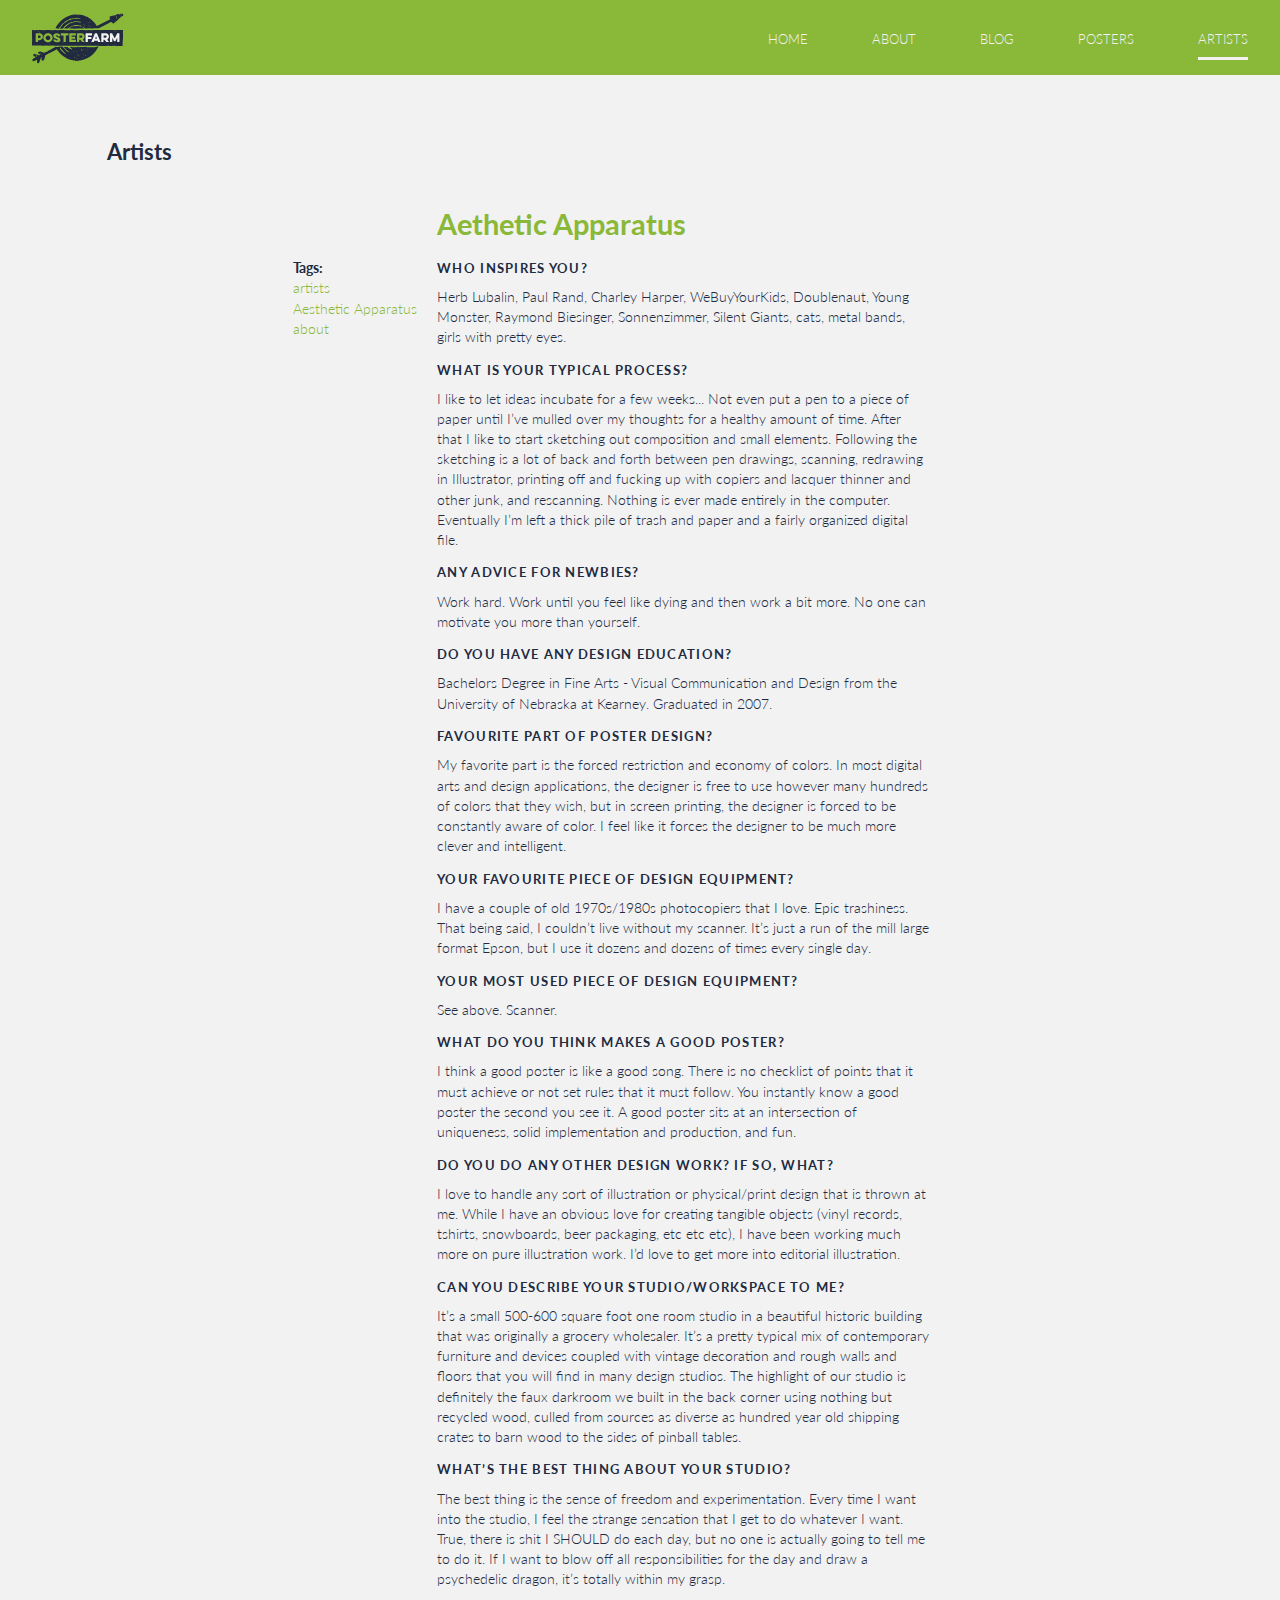
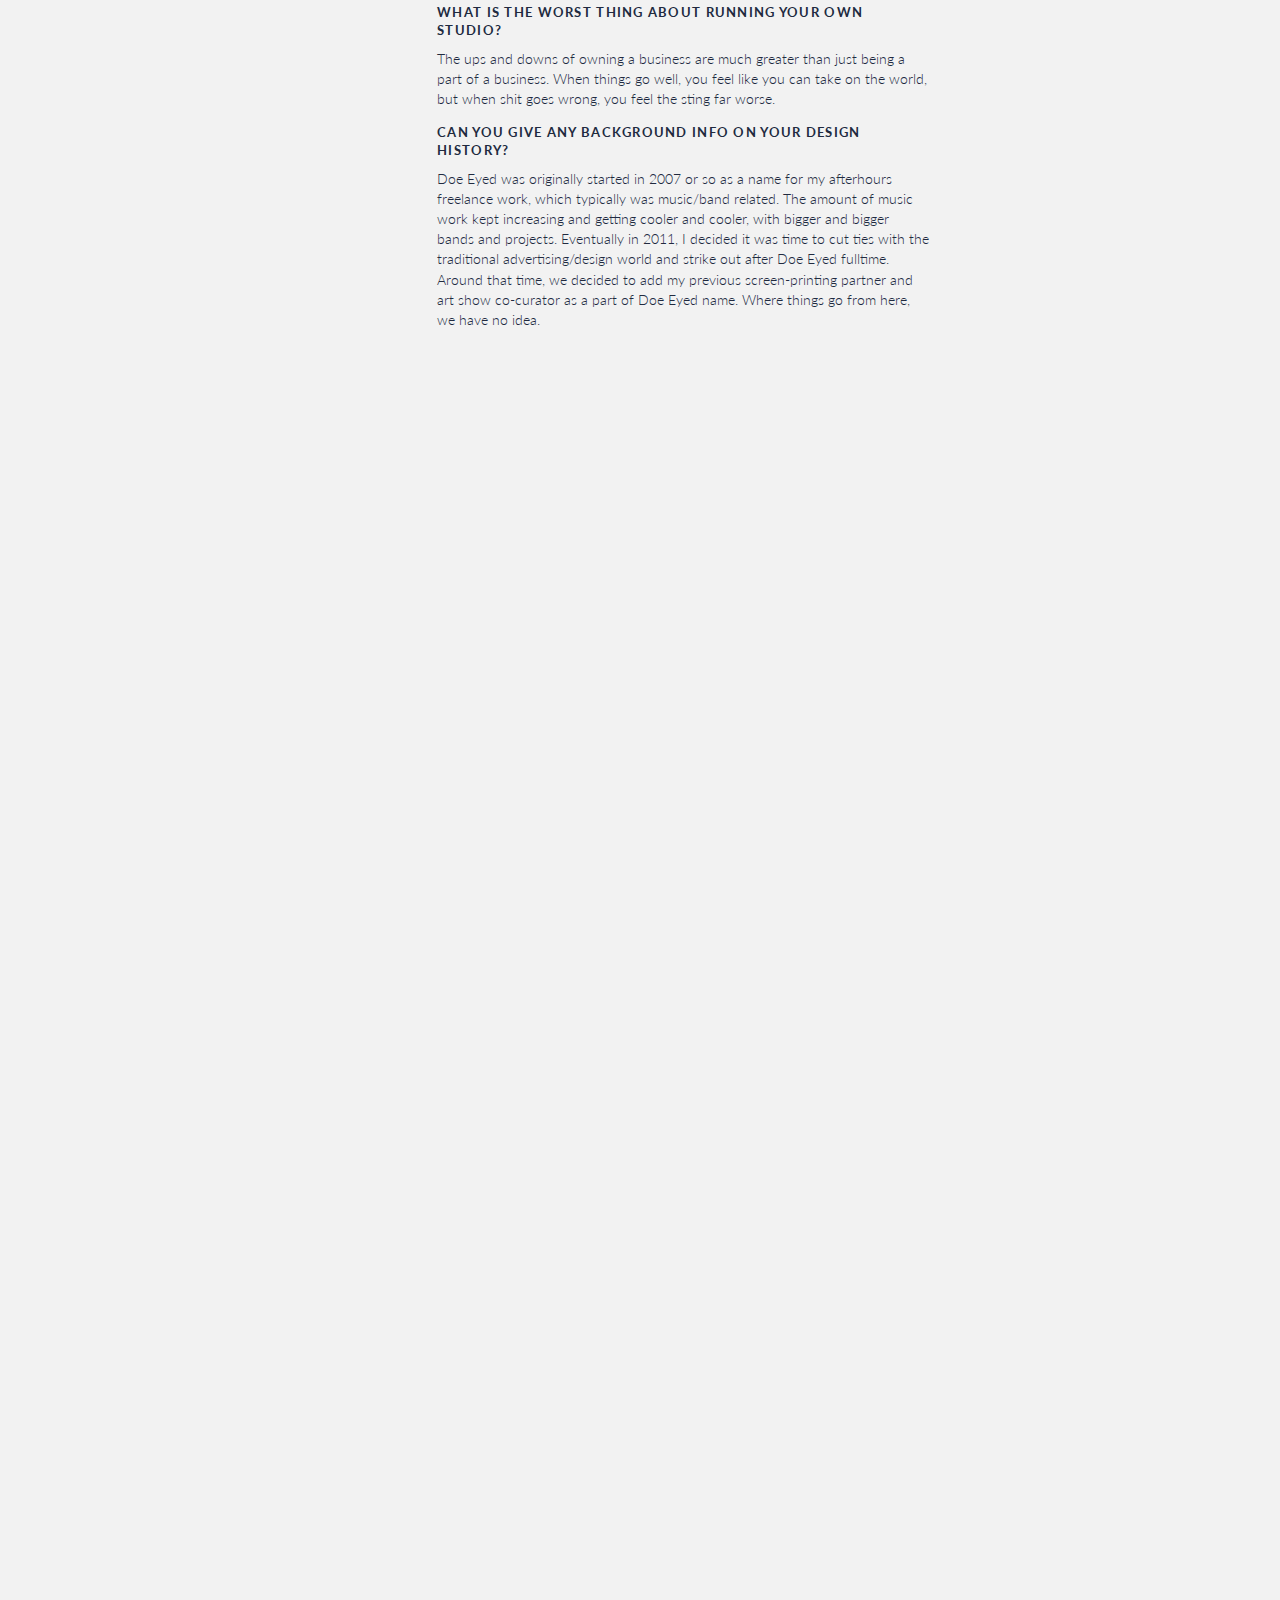
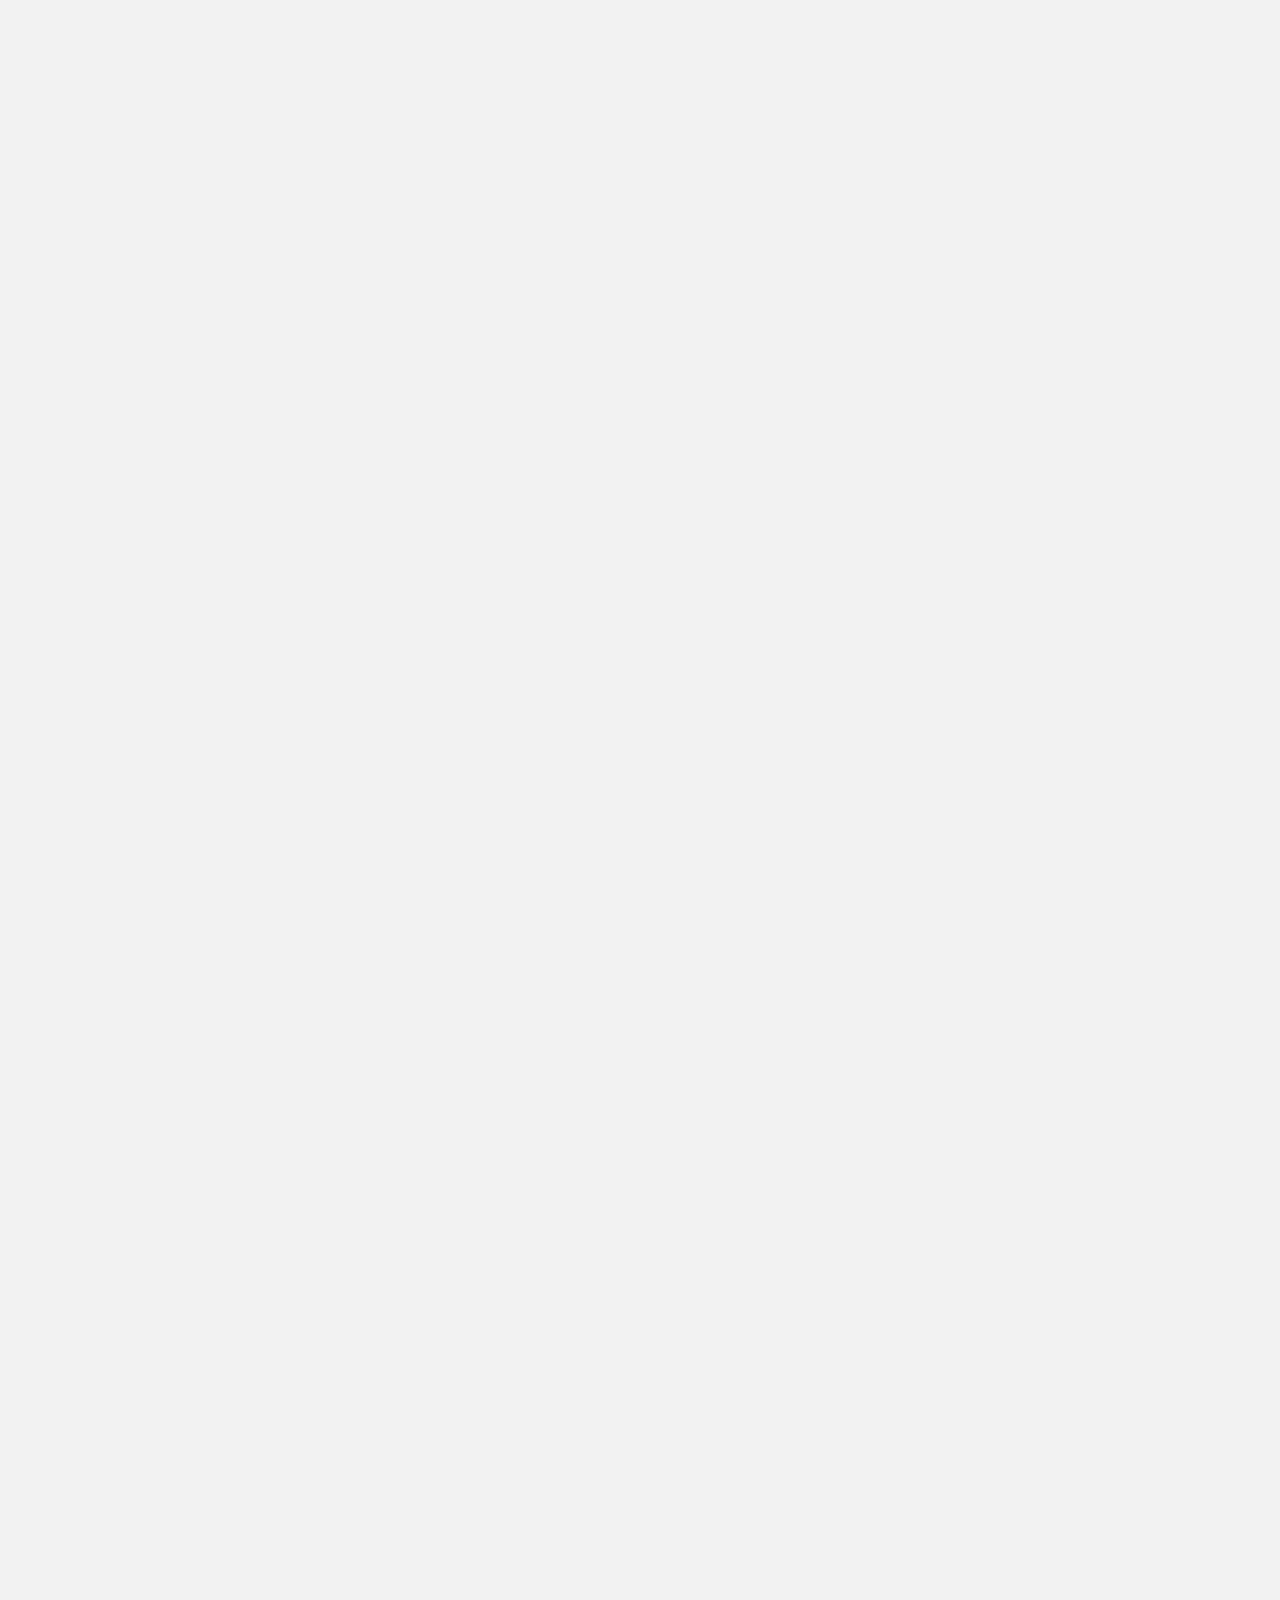
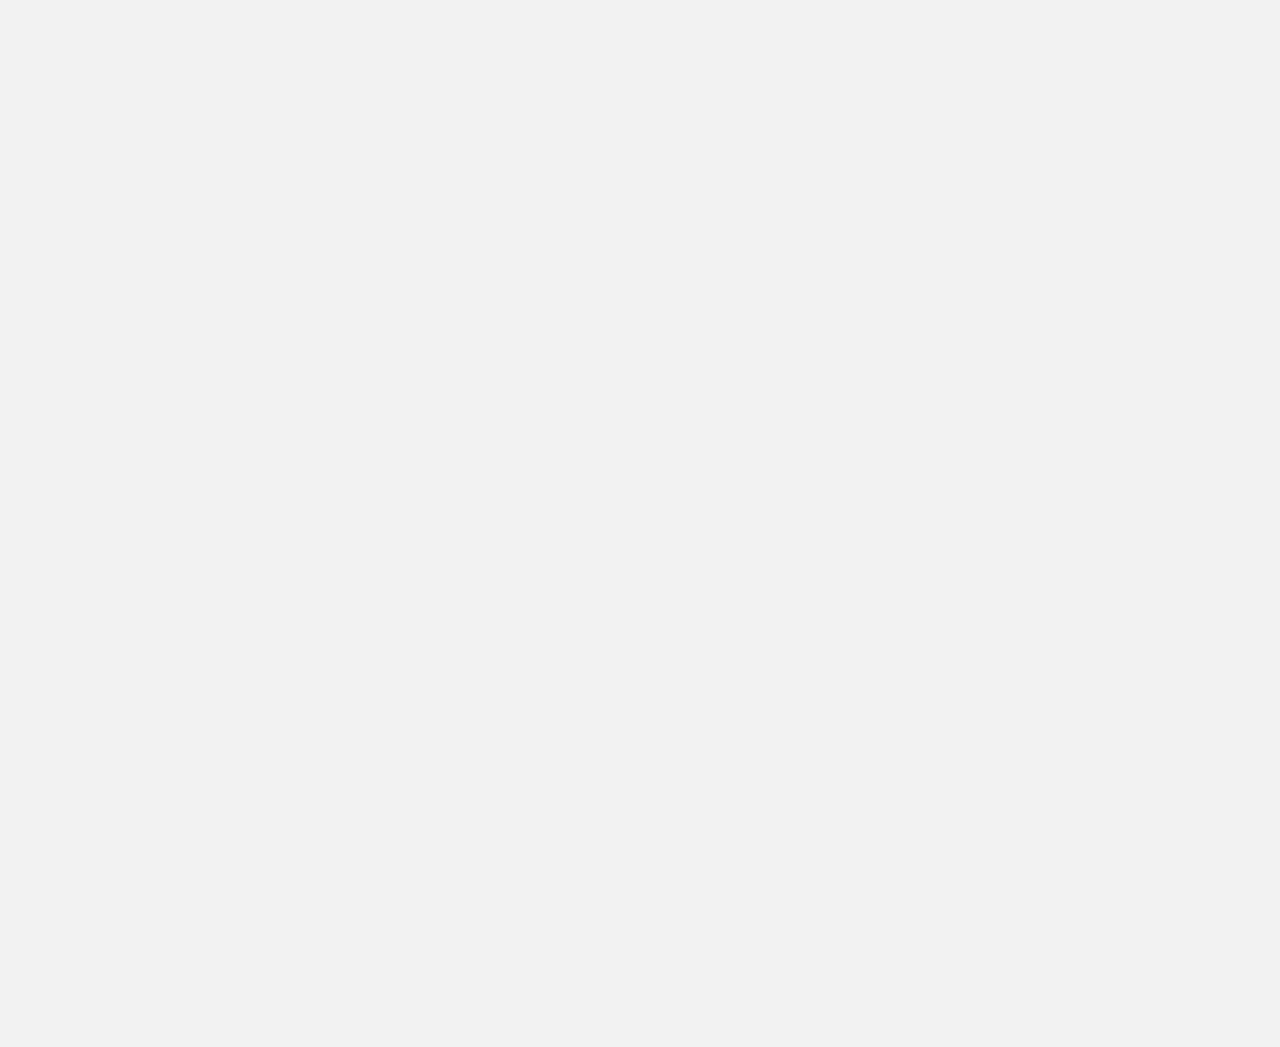
==== commit b2a58daa: "Artists" ====
--- a/artists.html
+++ b/artists.html
@@ -56,7 +56,7 @@
             <ul class="gridBlog effect" id="grid">
                 <li>
                 <div class="blogPost" id="aesthetic">
-                    <h2>Aesthetic Apparatus</h2>
+                    <h2>Aethetic Apparatus</h2>
                     <h6>Who inspires you?</h6>
                         <p>Herb Lubalin, Paul Rand, Charley Harper, WeBuyYourKids, Doublenaut, Young
                         Monster, Raymond Biesinger, Sonnenzimmer, Silent Giants, cats, metal bands, girls with pretty eyes.</p>
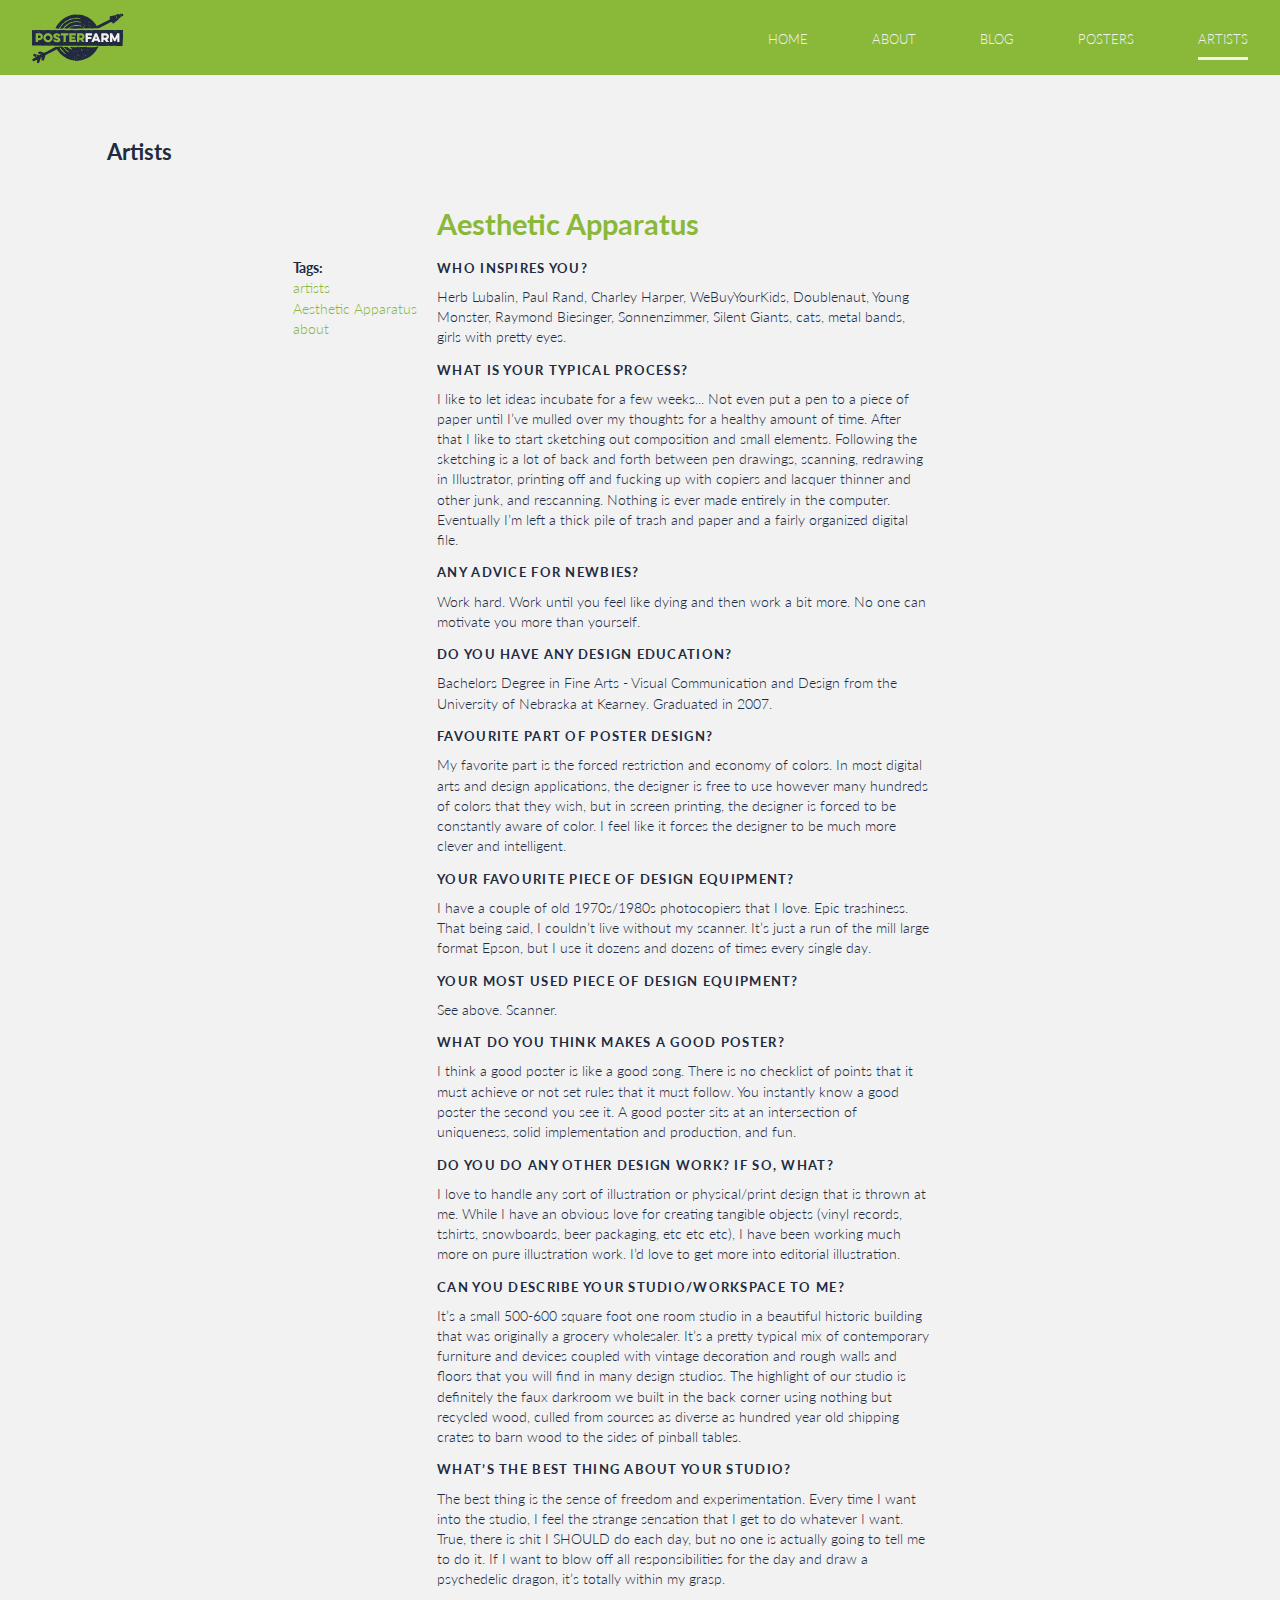
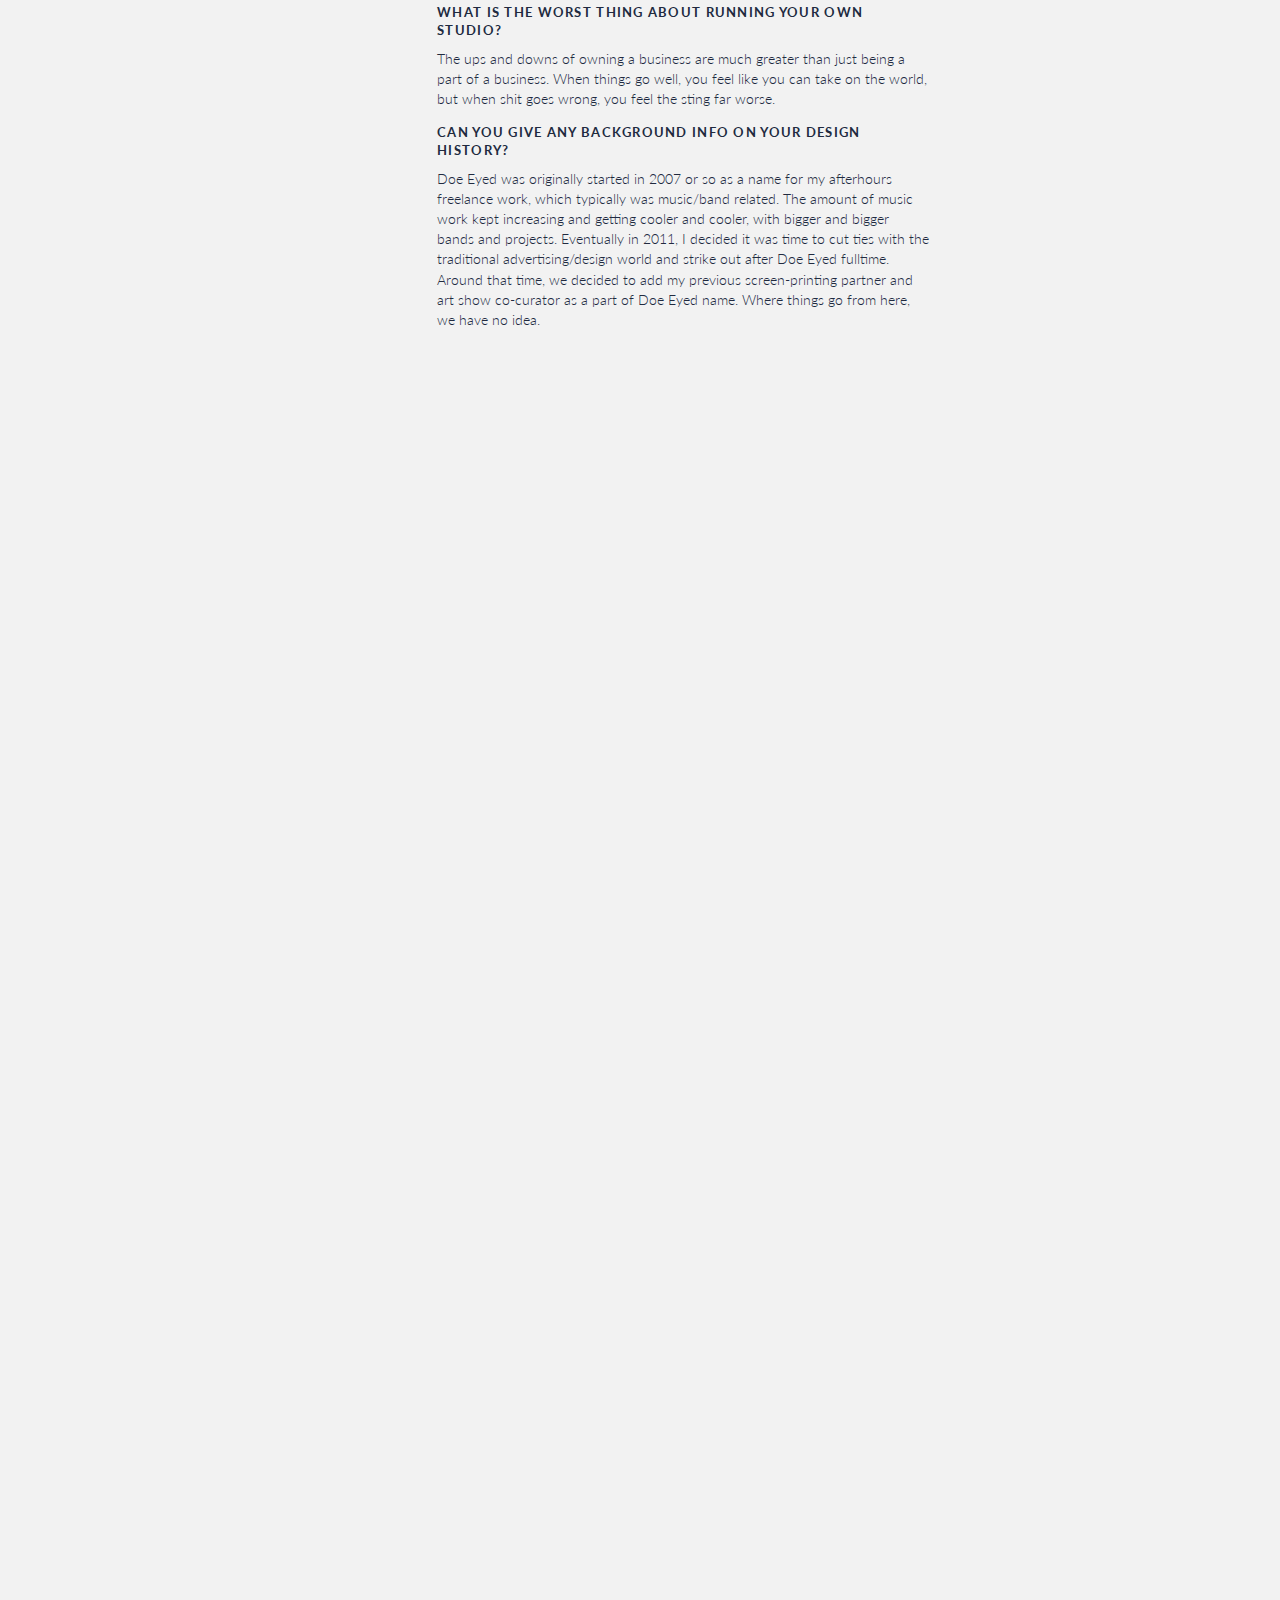
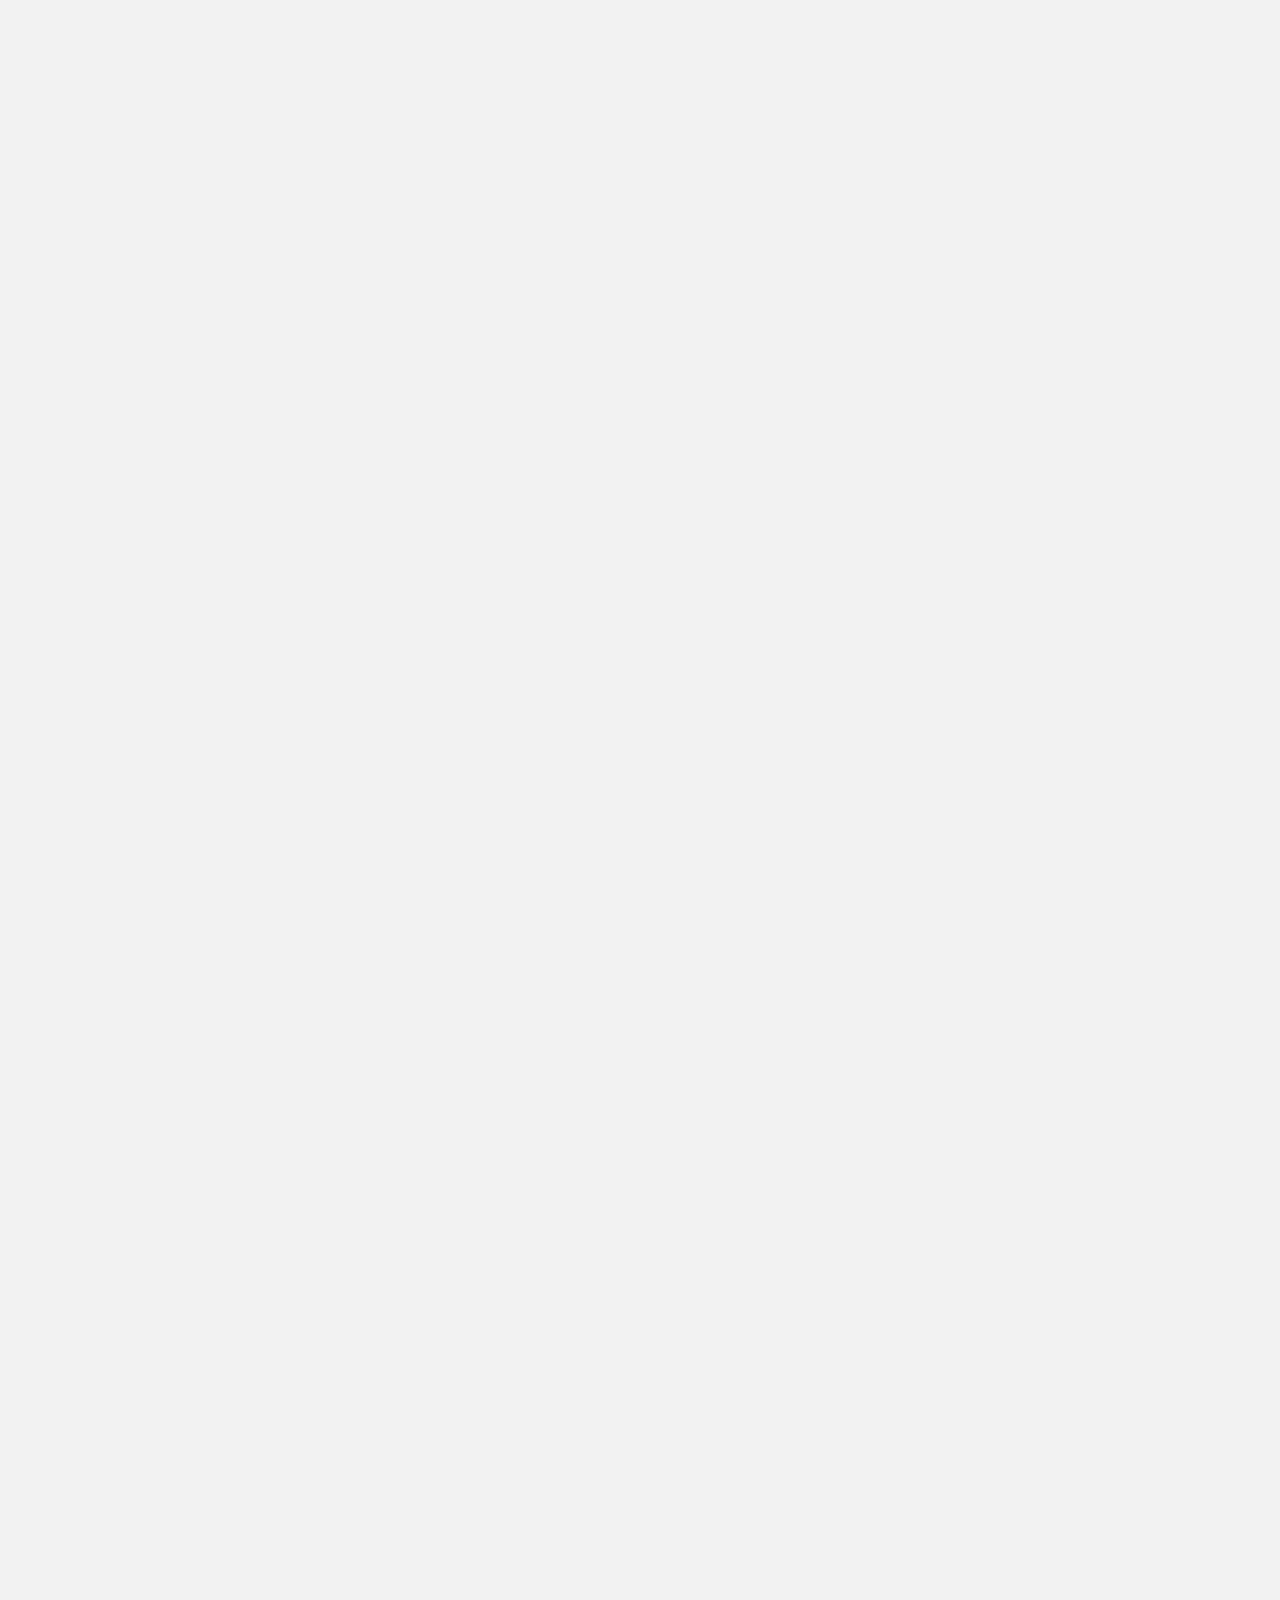
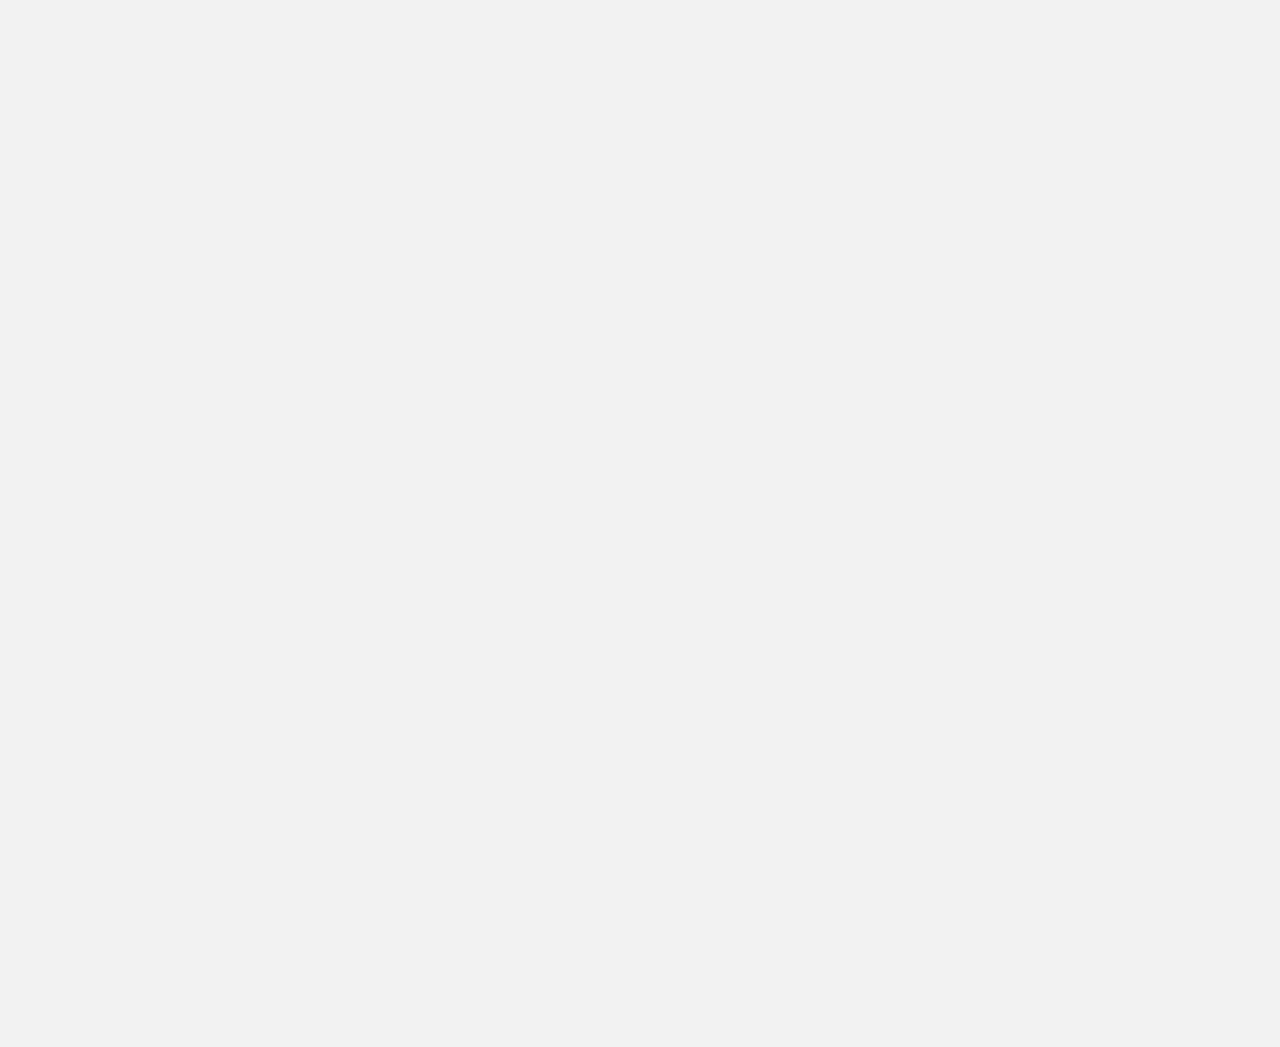
==== commit 6b9ec206: "Spelling Change" ====
--- a/artists.html
+++ b/artists.html
@@ -56,7 +56,7 @@
             <ul class="gridBlog effect" id="grid">
                 <li>
                 <div class="blogPost" id="aesthetic">
-                    <h2>Aethetic Apparatus</h2>
+                    <h2>Aesthetic Apparatus</h2>
                     <h6>Who inspires you?</h6>
                         <p>Herb Lubalin, Paul Rand, Charley Harper, WeBuyYourKids, Doublenaut, Young
                         Monster, Raymond Biesinger, Sonnenzimmer, Silent Giants, cats, metal bands, girls with pretty eyes.</p>
